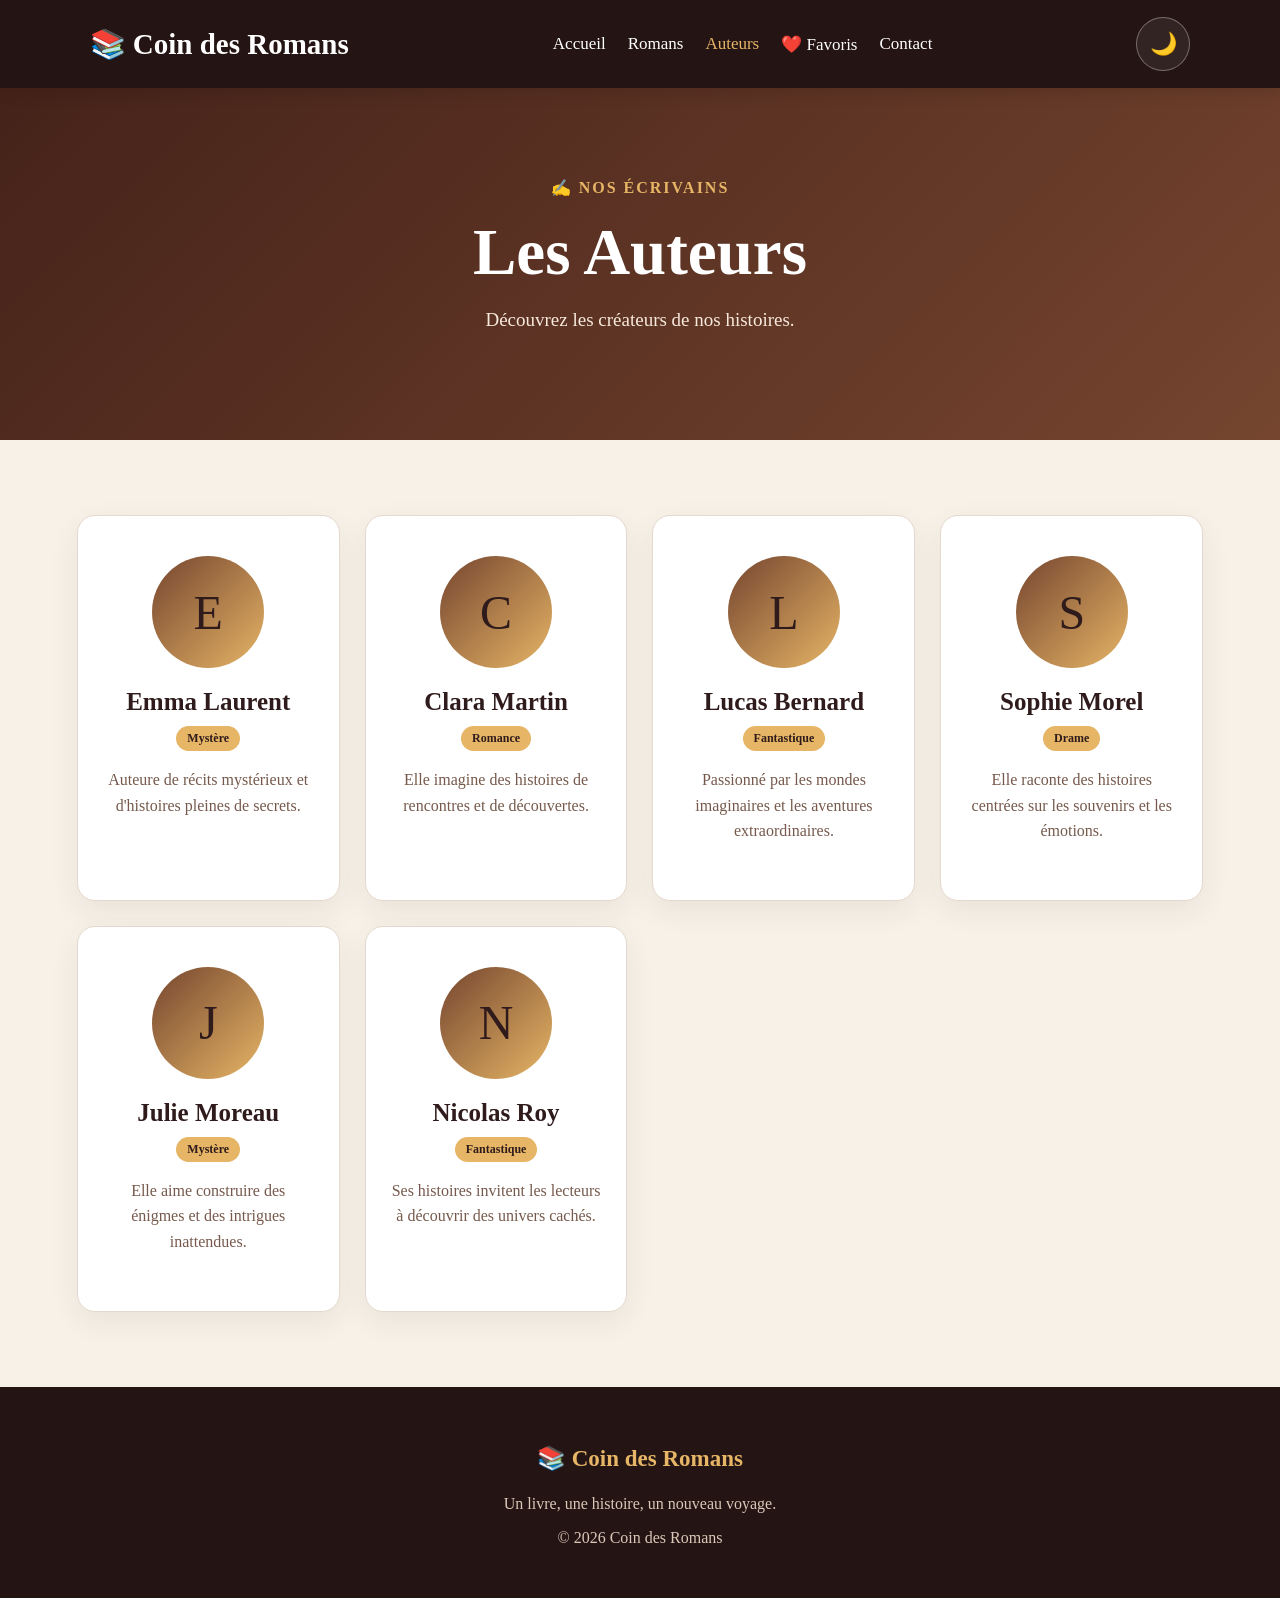
==== auteurs.html @ 6b118066 "Coin des Romans site" ====
<!DOCTYPE html>
<html lang="fr">
<head>
    <meta charset="UTF-8">
    <meta name="viewport" content="width=device-width, initial-scale=1.0">
    <title>Auteurs - Coin des Romans</title>
    <link rel="stylesheet" href="style.css">
</head>
<body>

<header class="navbar">
    <a class="logo" href="index.html">📚 Coin des Romans</a>
    <nav>
        <a href="index.html">Accueil</a>
        <a href="romans.html">Romans</a>
        <a href="auteurs.html" class="active">Auteurs</a>
        <a href="favoris.html">❤️ Favoris</a>
        <a href="contact.html">Contact</a>
    </nav>
    <button id="themeButton" class="theme-btn">🌙</button>
</header>

<section class="page-banner">
    <span>✍️ NOS ÉCRIVAINS</span>
    <h1>Les Auteurs</h1>
    <p>Découvrez les créateurs de nos histoires.</p>
</section>

<section class="section authors-section">
    <div class="author-grid">
        <article class="author-card"><div class="author-avatar">E</div><h3>Emma Laurent</h3><span>Mystère</span><p>Auteure de récits mystérieux et d'histoires pleines de secrets.</p></article>
        <article class="author-card"><div class="author-avatar">C</div><h3>Clara Martin</h3><span>Romance</span><p>Elle imagine des histoires de rencontres et de découvertes.</p></article>
        <article class="author-card"><div class="author-avatar">L</div><h3>Lucas Bernard</h3><span>Fantastique</span><p>Passionné par les mondes imaginaires et les aventures extraordinaires.</p></article>
        <article class="author-card"><div class="author-avatar">S</div><h3>Sophie Morel</h3><span>Drame</span><p>Elle raconte des histoires centrées sur les souvenirs et les émotions.</p></article>
        <article class="author-card"><div class="author-avatar">J</div><h3>Julie Moreau</h3><span>Mystère</span><p>Elle aime construire des énigmes et des intrigues inattendues.</p></article>
        <article class="author-card"><div class="author-avatar">N</div><h3>Nicolas Roy</h3><span>Fantastique</span><p>Ses histoires invitent les lecteurs à découvrir des univers cachés.</p></article>
    </div>
</section>

<footer><h3>📚 Coin des Romans</h3><p>Un livre, une histoire, un nouveau voyage.</p><p>© 2026 Coin des Romans</p></footer>
<script src="script.js"></script>
</body>
</html>
---- style.css ----
*{box-sizing:border-box}
html{scroll-behavior:smooth}
body{margin:0;font-family:Georgia,"Times New Roman",serif;background:#f7f1e8;color:#2f1b1b;transition:background .3s,color .3s}
a{color:inherit}
button,input,textarea{font:inherit}
.navbar{min-height:88px;background:#241414;color:#fff;display:flex;align-items:center;justify-content:space-between;padding:0 7%;gap:25px;position:sticky;top:0;z-index:50;box-shadow:0 3px 15px #0002}
.logo{text-decoration:none;font-size:29px;font-weight:bold;white-space:nowrap}
nav{display:flex;align-items:center;gap:22px;flex-wrap:wrap;justify-content:center}
nav a{text-decoration:none;color:#fff;font-size:17px}
nav a:hover,nav a.active{color:#e6b566}
.theme-btn{width:54px;height:54px;border-radius:50%;border:1px solid #ffffff55;background:#ffffff12;color:#fff;cursor:pointer;font-size:22px}
.hero{min-height:570px;padding:80px 9%;display:flex;align-items:center;justify-content:space-between;gap:60px;background:linear-gradient(135deg,#47231a,#74422e);color:#fff}
.hero-content{max-width:680px}.small-title,.section-title>span,.about>div>span,.page-banner>span{letter-spacing:2px;font-weight:bold;color:#e6b566}
.hero h1{font-size:64px;line-height:1.05;margin:15px 0}.hero h1 span{color:#e6b566}.hero p{font-size:19px;line-height:1.7;color:#f8e9da}
.hero-buttons{display:flex;gap:14px;flex-wrap:wrap;margin-top:28px}
.btn{display:inline-block;border:0;background:#e6b566;color:#2f1b1b;text-decoration:none;padding:14px 22px;border-radius:8px;font-weight:bold;cursor:pointer;transition:.25s}
.btn:hover{transform:translateY(-2px);filter:brightness(1.05)}
.btn.secondary{background:transparent;color:#fff;border:1px solid #fff8}
.hero-book{display:flex;justify-content:center;min-width:300px}.book-cover{width:245px;height:330px;border-radius:5px 14px 14px 5px;background:linear-gradient(145deg,#e6b566,#9b6130);box-shadow:22px 22px 0 #2b1713aa,0 20px 45px #0005;padding:40px 25px;text-align:center;color:#29140e;transform:rotate(3deg)}
.book-cover span{font-size:70px}.book-cover h2{font-size:29px;line-height:1.3}
.section{width:min(1180px,88%);margin:0 auto;padding:75px 0}.section-title{text-align:center;margin-bottom:42px}.section-title h2{font-size:38px;margin:10px 0}.section-title p{font-size:17px;color:#76594c}
.roman-grid,.author-grid,.category-grid{display:grid;grid-template-columns:repeat(auto-fit,minmax(245px,1fr));gap:25px}
.roman-card,.author-card{background:#fff;border:1px solid #e4d9cc;border-radius:18px;overflow:hidden;box-shadow:0 10px 30px #3d2b1f12;transition:.25s}
.roman-card:hover,.author-card:hover{transform:translateY(-5px);box-shadow:0 15px 35px #3d2b1f22}
.roman-cover{height:190px;display:flex;align-items:center;justify-content:center;font-size:75px;background:#ead9c6}.cover-1{background:linear-gradient(135deg,#b98b68,#e6c6a5)}.cover-2{background:linear-gradient(135deg,#e7a56e,#f4d5aa)}.cover-3{background:linear-gradient(135deg,#8770a0,#cdb8df)}.cover-4{background:linear-gradient(135deg,#4a414e,#9a879e)}.cover-5{background:linear-gradient(135deg,#8c6b55,#d4b69c)}.cover-6{background:linear-gradient(135deg,#27365e,#6c7db4)}
.roman-info{padding:22px}.genre,.author-card>span{display:inline-block;background:#e6b566;color:#2f1b1b;border-radius:20px;padding:5px 11px;font-size:12px;font-weight:bold}.roman-info h3{margin:12px 0 6px;font-size:22px}.roman-info p{color:#76594c}.read-more,.favorite-btn{border:0;cursor:pointer;border-radius:7px;padding:9px 12px}.read-more{background:#4b2e2e;color:#fff}.favorite-btn{background:#f5e8da;color:#8b2f2f;font-size:20px;margin-right:7px}.favorite-btn.active{background:#ffe0e0}
.categories{padding:70px 7%;background:#efe4d5}.category-grid{max-width:1100px;margin:auto}.category-card{background:#fff;padding:28px;border-radius:14px;text-align:center;text-decoration:none;box-shadow:0 8px 22px #3d2b1f12}.category-card h3{margin:12px 0 0}
.stats{display:grid;grid-template-columns:repeat(4,1fr);background:#4b2e2e;color:#fff;text-align:center}.stats div{padding:35px 15px;border-right:1px solid #ffffff22}.stats strong{display:block;font-size:35px;color:#e6b566}.stats span{font-size:15px}
.about{padding:85px 9%;background:#fff}.about>div{max-width:800px}.about h2{font-size:38px}.about p{font-size:18px;line-height:1.8;color:#654d42}
.page-banner{text-align:center;padding:90px 20px;background:linear-gradient(135deg,#452219,#75452f);color:#fff}.page-banner h1{font-size:65px;margin:18px 0}.page-banner p{font-size:19px;color:#f7e9db}
.search-box{max-width:750px;margin:0 auto 25px;background:#fff;border:1px solid #dccfc1;border-radius:10px;padding:14px 18px;font-size:20px}.search-box input{border:0;outline:0;width:90%;font-size:17px;background:transparent}
.filters{display:flex;justify-content:center;gap:10px;flex-wrap:wrap;margin-bottom:35px}.filter-btn{border:1px solid #d1b99e;background:#fff;color:#4b2e2e;padding:10px 17px;border-radius:20px;cursor:pointer}.filter-btn.active{background:#4b2e2e;color:#fff}
.authors-section{background:#f7f1e8}.author-card{text-align:center;padding:40px 25px}.author-avatar{width:112px;height:112px;margin:0 auto 20px;border-radius:50%;display:flex;align-items:center;justify-content:center;background:linear-gradient(135deg,#75452f,#e6b566);font-size:48px;color:#2f1b1b}.author-card h3{font-size:25px;margin:10px 0}.author-card p{line-height:1.6;color:#76594c}
.contact-section{display:grid;grid-template-columns:1fr 1fr;gap:60px;align-items:start}.contact-intro h2{font-size:38px}.contact-intro>p{font-size:18px;line-height:1.8;color:#654d42}.contact-details p{line-height:1.8;font-size:17px}.contact-form{background:#fff;padding:30px;border-radius:18px;box-shadow:0 10px 30px #3d2b1f12}.contact-form label{display:block;margin:0 0 7px;font-weight:bold}.contact-form input,.contact-form textarea{width:100%;padding:13px;margin-bottom:18px;border:1px solid #d8cabc;border-radius:8px;outline:0;background:#fff}.contact-form input:focus,.contact-form textarea:focus{border-color:#a36b43}.contact-form .btn{width:100%}
.empty-message{text-align:center;padding:40px;font-size:18px;color:#76594c}.empty-message a{color:#8b5b37;font-weight:bold}
footer{background:#241414;color:#fff;text-align:center;padding:35px 20px}footer h3{font-size:23px;color:#e6b566}footer p{color:#dbc8b8}
.modal{position:fixed;inset:0;background:#0009;display:none;align-items:center;justify-content:center;padding:20px;z-index:100}.modal.show{display:flex}.modal-content{max-width:600px;width:100%;background:#fff;border-radius:18px;padding:35px;position:relative;box-shadow:0 20px 70px #0007}.modal-content h2{color:#4b2e2e}.close-modal{position:absolute;right:14px;top:10px;border:0;background:transparent;font-size:34px;cursor:pointer}
body.dark{background:#1d1513;color:#f7eee6}body.dark .section-title p,body.dark .roman-info p,body.dark .author-card p,body.dark .about p,body.dark .empty-message{color:#cdbdb0}body.dark .roman-card,body.dark .author-card,body.dark .contact-form,body.dark .modal-content,body.dark .search-box,body.dark .filter-btn,body.dark .category-card{background:#2b201d;color:#f7eee6;border-color:#493a34}body.dark .categories,body.dark .about{background:#251b18}body.dark .contact-form input,body.dark .contact-form textarea{background:#201715;color:#fff;border-color:#59463d}body.dark .favorite-btn{background:#493431;color:#ffb2b2}body.dark .page-banner{background:linear-gradient(135deg,#2b1712,#543022)}
@media(max-width:900px){.navbar{padding:15px 5%;flex-wrap:wrap;justify-content:center}.logo{width:100%;text-align:center}.hero{flex-direction:column;text-align:center;padding:60px 7%}.hero h1{font-size:47px}.hero-buttons{justify-content:center}.page-banner h1{font-size:47px}.contact-section{grid-template-columns:1fr}.stats{grid-template-columns:repeat(2,1fr)}}
@media(max-width:600px){nav{gap:10px}nav a{font-size:14px}.hero-book{min-width:0}.book-cover{width:205px;height:275px}.stats{grid-template-columns:1fr}.section{width:92%}}
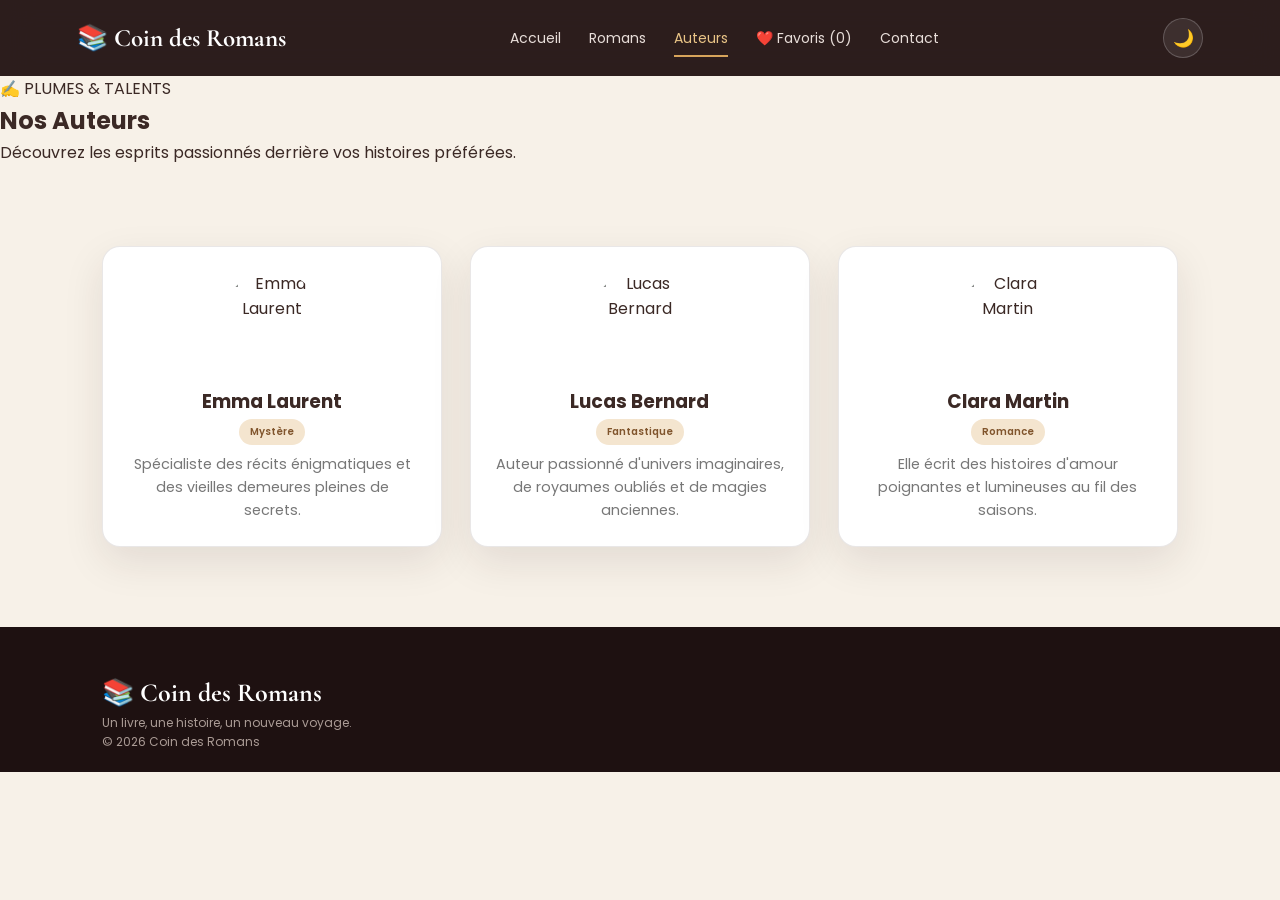
==== commit 03851245: "Mise a jour du site" ====
--- a/auteurs.html
+++ b/auteurs.html
@@ -14,30 +14,55 @@
         <a href="index.html">Accueil</a>
         <a href="romans.html">Romans</a>
         <a href="auteurs.html" class="active">Auteurs</a>
-        <a href="favoris.html">❤️ Favoris</a>
+        <a href="favoris.html">❤️ Favoris (<span id="favoriteCount">0</span>)</a>
         <a href="contact.html">Contact</a>
     </nav>
     <button id="themeButton" class="theme-btn">🌙</button>
 </header>
 
 <section class="page-banner">
-    <span>✍️ NOS ÉCRIVAINS</span>
-    <h1>Les Auteurs</h1>
-    <p>Découvrez les créateurs de nos histoires.</p>
+    <span>✍️ PLUMES & TALENTS</span>
+    <h1>Nos Auteurs</h1>
+    <p>Découvrez les esprits passionnés derrière vos histoires préférées.</p>
 </section>
 
-<section class="section authors-section">
-    <div class="author-grid">
-        <article class="author-card"><div class="author-avatar">E</div><h3>Emma Laurent</h3><span>Mystère</span><p>Auteure de récits mystérieux et d'histoires pleines de secrets.</p></article>
-        <article class="author-card"><div class="author-avatar">C</div><h3>Clara Martin</h3><span>Romance</span><p>Elle imagine des histoires de rencontres et de découvertes.</p></article>
-        <article class="author-card"><div class="author-avatar">L</div><h3>Lucas Bernard</h3><span>Fantastique</span><p>Passionné par les mondes imaginaires et les aventures extraordinaires.</p></article>
-        <article class="author-card"><div class="author-avatar">S</div><h3>Sophie Morel</h3><span>Drame</span><p>Elle raconte des histoires centrées sur les souvenirs et les émotions.</p></article>
-        <article class="author-card"><div class="author-avatar">J</div><h3>Julie Moreau</h3><span>Mystère</span><p>Elle aime construire des énigmes et des intrigues inattendues.</p></article>
-        <article class="author-card"><div class="author-avatar">N</div><h3>Nicolas Roy</h3><span>Fantastique</span><p>Ses histoires invitent les lecteurs à découvrir des univers cachés.</p></article>
+<section class="section">
+    <div class="roman-grid">
+        <article class="roman-card" style="text-align: center; padding: 1.5rem;">
+            <div style="width: 100px; height: 100px; margin: 0 auto 1rem; border-radius: 50%; overflow: hidden;">
+                <img src="https://images.unsplash.com/photo-1534528741775-53994a69daeb?q=80&w=400&auto=format&fit=crop" alt="Emma Laurent" style="width:100%; height:100%; object-fit:cover;">
+            </div>
+            <h3>Emma Laurent</h3>
+            <span class="genre">Mystère</span>
+            <p style="font-size:0.9rem; margin-top:0.5rem; color:var(--text-muted,#777);">Spécialiste des récits énigmatiques et des vieilles demeures pleines de secrets.</p>
+        </article>
+
+        <article class="roman-card" style="text-align: center; padding: 1.5rem;">
+            <div style="width: 100px; height: 100px; margin: 0 auto 1rem; border-radius: 50%; overflow: hidden;">
+                <img src="https://images.unsplash.com/photo-1507003211169-0a1dd7228f2d?q=80&w=400&auto=format&fit=crop" alt="Lucas Bernard" style="width:100%; height:100%; object-fit:cover;">
+            </div>
+            <h3>Lucas Bernard</h3>
+            <span class="genre">Fantastique</span>
+            <p style="font-size:0.9rem; margin-top:0.5rem; color:var(--text-muted,#777);">Auteur passionné d'univers imaginaires, de royaumes oubliés et de magies anciennes.</p>
+        </article>
+
+        <article class="roman-card" style="text-align: center; padding: 1.5rem;">
+            <div style="width: 100px; height: 100px; margin: 0 auto 1rem; border-radius: 50%; overflow: hidden;">
+                <img src="https://images.unsplash.com/photo-1517841905240-472988babdf9?q=80&w=400&auto=format&fit=crop" alt="Clara Martin" style="width:100%; height:100%; object-fit:cover;">
+            </div>
+            <h3>Clara Martin</h3>
+            <span class="genre">Romance</span>
+            <p style="font-size:0.9rem; margin-top:0.5rem; color:var(--text-muted,#777);">Elle écrit des histoires d'amour poignantes et lumineuses au fil des saisons.</p>
+        </article>
     </div>
 </section>
 
-<footer><h3>📚 Coin des Romans</h3><p>Un livre, une histoire, un nouveau voyage.</p><p>© 2026 Coin des Romans</p></footer>
+<footer>
+    <h3>📚 Coin des Romans</h3>
+    <p>Un livre, une histoire, un nouveau voyage.</p>
+    <p>© 2026 Coin des Romans</p>
+</footer>
+
 <script src="script.js"></script>
 </body>
 </html>
--- a/style.css
+++ b/style.css
@@ -1,40 +1,1035 @@
-*{box-sizing:border-box}
-html{scroll-behavior:smooth}
-body{margin:0;font-family:Georgia,"Times New Roman",serif;background:#f7f1e8;color:#2f1b1b;transition:background .3s,color .3s}
-a{color:inherit}
-button,input,textarea{font:inherit}
-.navbar{min-height:88px;background:#241414;color:#fff;display:flex;align-items:center;justify-content:space-between;padding:0 7%;gap:25px;position:sticky;top:0;z-index:50;box-shadow:0 3px 15px #0002}
-.logo{text-decoration:none;font-size:29px;font-weight:bold;white-space:nowrap}
-nav{display:flex;align-items:center;gap:22px;flex-wrap:wrap;justify-content:center}
-nav a{text-decoration:none;color:#fff;font-size:17px}
-nav a:hover,nav a.active{color:#e6b566}
-.theme-btn{width:54px;height:54px;border-radius:50%;border:1px solid #ffffff55;background:#ffffff12;color:#fff;cursor:pointer;font-size:22px}
-.hero{min-height:570px;padding:80px 9%;display:flex;align-items:center;justify-content:space-between;gap:60px;background:linear-gradient(135deg,#47231a,#74422e);color:#fff}
-.hero-content{max-width:680px}.small-title,.section-title>span,.about>div>span,.page-banner>span{letter-spacing:2px;font-weight:bold;color:#e6b566}
-.hero h1{font-size:64px;line-height:1.05;margin:15px 0}.hero h1 span{color:#e6b566}.hero p{font-size:19px;line-height:1.7;color:#f8e9da}
-.hero-buttons{display:flex;gap:14px;flex-wrap:wrap;margin-top:28px}
-.btn{display:inline-block;border:0;background:#e6b566;color:#2f1b1b;text-decoration:none;padding:14px 22px;border-radius:8px;font-weight:bold;cursor:pointer;transition:.25s}
-.btn:hover{transform:translateY(-2px);filter:brightness(1.05)}
-.btn.secondary{background:transparent;color:#fff;border:1px solid #fff8}
-.hero-book{display:flex;justify-content:center;min-width:300px}.book-cover{width:245px;height:330px;border-radius:5px 14px 14px 5px;background:linear-gradient(145deg,#e6b566,#9b6130);box-shadow:22px 22px 0 #2b1713aa,0 20px 45px #0005;padding:40px 25px;text-align:center;color:#29140e;transform:rotate(3deg)}
-.book-cover span{font-size:70px}.book-cover h2{font-size:29px;line-height:1.3}
-.section{width:min(1180px,88%);margin:0 auto;padding:75px 0}.section-title{text-align:center;margin-bottom:42px}.section-title h2{font-size:38px;margin:10px 0}.section-title p{font-size:17px;color:#76594c}
-.roman-grid,.author-grid,.category-grid{display:grid;grid-template-columns:repeat(auto-fit,minmax(245px,1fr));gap:25px}
-.roman-card,.author-card{background:#fff;border:1px solid #e4d9cc;border-radius:18px;overflow:hidden;box-shadow:0 10px 30px #3d2b1f12;transition:.25s}
-.roman-card:hover,.author-card:hover{transform:translateY(-5px);box-shadow:0 15px 35px #3d2b1f22}
-.roman-cover{height:190px;display:flex;align-items:center;justify-content:center;font-size:75px;background:#ead9c6}.cover-1{background:linear-gradient(135deg,#b98b68,#e6c6a5)}.cover-2{background:linear-gradient(135deg,#e7a56e,#f4d5aa)}.cover-3{background:linear-gradient(135deg,#8770a0,#cdb8df)}.cover-4{background:linear-gradient(135deg,#4a414e,#9a879e)}.cover-5{background:linear-gradient(135deg,#8c6b55,#d4b69c)}.cover-6{background:linear-gradient(135deg,#27365e,#6c7db4)}
-.roman-info{padding:22px}.genre,.author-card>span{display:inline-block;background:#e6b566;color:#2f1b1b;border-radius:20px;padding:5px 11px;font-size:12px;font-weight:bold}.roman-info h3{margin:12px 0 6px;font-size:22px}.roman-info p{color:#76594c}.read-more,.favorite-btn{border:0;cursor:pointer;border-radius:7px;padding:9px 12px}.read-more{background:#4b2e2e;color:#fff}.favorite-btn{background:#f5e8da;color:#8b2f2f;font-size:20px;margin-right:7px}.favorite-btn.active{background:#ffe0e0}
-.categories{padding:70px 7%;background:#efe4d5}.category-grid{max-width:1100px;margin:auto}.category-card{background:#fff;padding:28px;border-radius:14px;text-align:center;text-decoration:none;box-shadow:0 8px 22px #3d2b1f12}.category-card h3{margin:12px 0 0}
-.stats{display:grid;grid-template-columns:repeat(4,1fr);background:#4b2e2e;color:#fff;text-align:center}.stats div{padding:35px 15px;border-right:1px solid #ffffff22}.stats strong{display:block;font-size:35px;color:#e6b566}.stats span{font-size:15px}
-.about{padding:85px 9%;background:#fff}.about>div{max-width:800px}.about h2{font-size:38px}.about p{font-size:18px;line-height:1.8;color:#654d42}
-.page-banner{text-align:center;padding:90px 20px;background:linear-gradient(135deg,#452219,#75452f);color:#fff}.page-banner h1{font-size:65px;margin:18px 0}.page-banner p{font-size:19px;color:#f7e9db}
-.search-box{max-width:750px;margin:0 auto 25px;background:#fff;border:1px solid #dccfc1;border-radius:10px;padding:14px 18px;font-size:20px}.search-box input{border:0;outline:0;width:90%;font-size:17px;background:transparent}
-.filters{display:flex;justify-content:center;gap:10px;flex-wrap:wrap;margin-bottom:35px}.filter-btn{border:1px solid #d1b99e;background:#fff;color:#4b2e2e;padding:10px 17px;border-radius:20px;cursor:pointer}.filter-btn.active{background:#4b2e2e;color:#fff}
-.authors-section{background:#f7f1e8}.author-card{text-align:center;padding:40px 25px}.author-avatar{width:112px;height:112px;margin:0 auto 20px;border-radius:50%;display:flex;align-items:center;justify-content:center;background:linear-gradient(135deg,#75452f,#e6b566);font-size:48px;color:#2f1b1b}.author-card h3{font-size:25px;margin:10px 0}.author-card p{line-height:1.6;color:#76594c}
-.contact-section{display:grid;grid-template-columns:1fr 1fr;gap:60px;align-items:start}.contact-intro h2{font-size:38px}.contact-intro>p{font-size:18px;line-height:1.8;color:#654d42}.contact-details p{line-height:1.8;font-size:17px}.contact-form{background:#fff;padding:30px;border-radius:18px;box-shadow:0 10px 30px #3d2b1f12}.contact-form label{display:block;margin:0 0 7px;font-weight:bold}.contact-form input,.contact-form textarea{width:100%;padding:13px;margin-bottom:18px;border:1px solid #d8cabc;border-radius:8px;outline:0;background:#fff}.contact-form input:focus,.contact-form textarea:focus{border-color:#a36b43}.contact-form .btn{width:100%}
-.empty-message{text-align:center;padding:40px;font-size:18px;color:#76594c}.empty-message a{color:#8b5b37;font-weight:bold}
-footer{background:#241414;color:#fff;text-align:center;padding:35px 20px}footer h3{font-size:23px;color:#e6b566}footer p{color:#dbc8b8}
-.modal{position:fixed;inset:0;background:#0009;display:none;align-items:center;justify-content:center;padding:20px;z-index:100}.modal.show{display:flex}.modal-content{max-width:600px;width:100%;background:#fff;border-radius:18px;padding:35px;position:relative;box-shadow:0 20px 70px #0007}.modal-content h2{color:#4b2e2e}.close-modal{position:absolute;right:14px;top:10px;border:0;background:transparent;font-size:34px;cursor:pointer}
-body.dark{background:#1d1513;color:#f7eee6}body.dark .section-title p,body.dark .roman-info p,body.dark .author-card p,body.dark .about p,body.dark .empty-message{color:#cdbdb0}body.dark .roman-card,body.dark .author-card,body.dark .contact-form,body.dark .modal-content,body.dark .search-box,body.dark .filter-btn,body.dark .category-card{background:#2b201d;color:#f7eee6;border-color:#493a34}body.dark .categories,body.dark .about{background:#251b18}body.dark .contact-form input,body.dark .contact-form textarea{background:#201715;color:#fff;border-color:#59463d}body.dark .favorite-btn{background:#493431;color:#ffb2b2}body.dark .page-banner{background:linear-gradient(135deg,#2b1712,#543022)}
-@media(max-width:900px){.navbar{padding:15px 5%;flex-wrap:wrap;justify-content:center}.logo{width:100%;text-align:center}.hero{flex-direction:column;text-align:center;padding:60px 7%}.hero h1{font-size:47px}.hero-buttons{justify-content:center}.page-banner h1{font-size:47px}.contact-section{grid-template-columns:1fr}.stats{grid-template-columns:repeat(2,1fr)}}
-@media(max-width:600px){nav{gap:10px}nav a{font-size:14px}.hero-book{min-width:0}.book-cover{width:205px;height:275px}.stats{grid-template-columns:1fr}.section{width:92%}}
+@import url('https://fonts.googleapis.com/css2?family=Cormorant+Garamond:wght@500;600;700&family=Poppins:wght@300;400;500;600&display=swap');
+
+:root {
+    --bg: #f7f1e8;
+    --bg2: #fffaf3;
+    --card: #ffffff;
+    --brown: #2f1b1b;
+    --brown2: #542f24;
+    --gold: #d7a45b;
+    --gold-light: #e9c486;
+    --text: #3b2925;
+    --muted: #806e67;
+    --border: rgba(47, 27, 27, 0.1);
+    --shadow: 0 15px 40px rgba(47, 27, 27, 0.10);
+}
+
+* {
+    margin: 0;
+    padding: 0;
+    box-sizing: border-box;
+}
+
+html {
+    scroll-behavior: smooth;
+}
+
+body {
+    font-family: 'Poppins', sans-serif;
+    background: var(--bg);
+    color: var(--text);
+    line-height: 1.6;
+    transition: background .3s, color .3s;
+}
+
+a {
+    text-decoration: none;
+    color: inherit;
+}
+
+button {
+    font-family: inherit;
+}
+
+
+/* ================= NAVBAR ================= */
+
+.navbar {
+    height: 76px;
+    padding: 0 6%;
+    display: flex;
+    align-items: center;
+    justify-content: space-between;
+    background: rgba(36, 20, 20, .96);
+    color: white;
+    position: sticky;
+    top: 0;
+    z-index: 1000;
+    backdrop-filter: blur(15px);
+}
+
+.logo {
+    font-family: 'Cormorant Garamond', serif;
+    font-size: 25px;
+    font-weight: 700;
+    display: flex;
+    align-items: center;
+    gap: 8px;
+}
+
+.navbar nav {
+    display: flex;
+    gap: 28px;
+}
+
+.navbar nav a {
+    position: relative;
+    font-size: 14px;
+    color: #e8ded9;
+    transition: .3s;
+}
+
+.navbar nav a:hover,
+.navbar nav a.active {
+    color: var(--gold-light);
+}
+
+.navbar nav a::after {
+    content: "";
+    position: absolute;
+    left: 0;
+    bottom: -8px;
+    width: 0;
+    height: 2px;
+    background: var(--gold);
+    transition: .3s;
+}
+
+.navbar nav a:hover::after,
+.navbar nav a.active::after {
+    width: 100%;
+}
+
+.theme-btn {
+    border: 1px solid rgba(255,255,255,.2);
+    background: rgba(255,255,255,.08);
+    color: white;
+    width: 40px;
+    height: 40px;
+    border-radius: 50%;
+    cursor: pointer;
+    font-size: 17px;
+    transition: .3s;
+}
+
+.theme-btn:hover {
+    transform: rotate(20deg) scale(1.08);
+}
+
+
+/* ================= HERO ================= */
+
+.hero {
+    min-height: 650px;
+    padding: 80px 9%;
+    display: flex;
+    align-items: center;
+    justify-content: space-between;
+    gap: 60px;
+    position: relative;
+    overflow: hidden;
+    color: white;
+
+    background:
+        radial-gradient(circle at 85% 30%, rgba(215,164,91,.22), transparent 25%),
+        linear-gradient(135deg, #281514, #633b2b 60%, #3b211b);
+}
+
+.hero::before {
+    content: "";
+    position: absolute;
+    width: 450px;
+    height: 450px;
+    border: 1px solid rgba(233,196,134,.15);
+    border-radius: 50%;
+    right: -160px;
+    top: -120px;
+}
+
+.hero-content {
+    max-width: 650px;
+    position: relative;
+    z-index: 2;
+    animation: fadeUp .8s ease;
+}
+
+.small-title {
+    color: var(--gold-light);
+    letter-spacing: 3px;
+    font-size: 12px;
+    font-weight: 600;
+}
+
+.hero h1 {
+    font-family: 'Cormorant Garamond', serif;
+    font-size: clamp(55px, 7vw, 90px);
+    line-height: .95;
+    margin: 18px 0 25px;
+}
+
+.hero h1 span {
+    color: var(--gold-light);
+}
+
+.hero-content > p {
+    max-width: 590px;
+    color: #dfd0c8;
+    font-size: 16px;
+}
+
+.hero-buttons {
+    display: flex;
+    gap: 14px;
+    margin-top: 35px;
+    flex-wrap: wrap;
+}
+
+.btn {
+    display: inline-block;
+    padding: 13px 23px;
+    border-radius: 30px;
+    background: var(--gold);
+    color: #2f1b1b;
+    font-weight: 600;
+    font-size: 13px;
+    transition: .3s;
+    border: none;
+    cursor: pointer;
+}
+
+.btn:hover {
+    transform: translateY(-3px);
+    box-shadow: 0 10px 25px rgba(215,164,91,.25);
+}
+
+.btn.secondary {
+    background: transparent;
+    color: white;
+    border: 1px solid rgba(255,255,255,.35);
+}
+
+
+/* ================= BOOK ================= */
+
+.hero-book {
+    width: 320px;
+    height: 390px;
+    position: relative;
+    display: flex;
+    justify-content: center;
+    align-items: center;
+}
+
+.book-cover {
+    width: 245px;
+    height: 350px;
+    padding: 40px 25px;
+    text-align: center;
+    display: flex;
+    flex-direction: column;
+    align-items: center;
+    justify-content: center;
+
+    border-radius: 5px 14px 14px 5px;
+
+    background:
+        linear-gradient(135deg, #8d5a3d, #4b281f);
+
+    box-shadow:
+        20px 25px 45px rgba(0,0,0,.4),
+        inset 8px 0 0 rgba(255,255,255,.05);
+
+    transform: rotate(5deg);
+    transition: .5s;
+}
+
+.book-cover:hover {
+    transform: rotate(1deg) translateY(-10px);
+}
+
+.book-cover > span {
+    font-size: 50px;
+}
+
+.book-cover small {
+    color: var(--gold-light);
+    letter-spacing: 2px;
+    margin-top: 20px;
+    font-size: 9px;
+}
+
+.book-cover h2 {
+    font-family: 'Cormorant Garamond', serif;
+    font-size: 31px;
+    margin: 18px 0;
+    line-height: 1;
+}
+
+.book-cover p {
+    font-size: 10px;
+    color: #dfc9bc;
+}
+
+.book-line {
+    width: 55px;
+    height: 1px;
+    background: var(--gold);
+}
+
+.floating-star {
+    position: absolute;
+    color: var(--gold-light);
+    font-size: 30px;
+    animation: float 3s ease-in-out infinite;
+}
+
+.star1 {
+    top: 25px;
+    right: 10px;
+}
+
+.star2 {
+    bottom: 35px;
+    left: 5px;
+    animation-delay: 1s;
+}
+
+
+/* ================= ROMAN DU JOUR ================= */
+
+.roman-du-jour {
+    max-width: 1100px;
+    margin: 75px auto 40px;
+    padding: 48px 55px;
+    border-radius: 25px;
+
+    background:
+        radial-gradient(circle at 85% 30%, rgba(215,164,91,.2), transparent 25%),
+        linear-gradient(135deg, #3b2118, #75452f);
+
+    color: white;
+
+    display: flex;
+    align-items: center;
+    justify-content: space-between;
+    gap: 30px;
+
+    box-shadow: var(--shadow);
+    overflow: hidden;
+}
+
+.roman-jour-content {
+    max-width: 700px;
+}
+
+.roman-jour-content > span {
+    color: var(--gold-light);
+    font-size: 11px;
+    letter-spacing: 2px;
+    font-weight: 600;
+}
+
+.roman-jour-content h2 {
+    font-family: 'Cormorant Garamond', serif;
+    font-size: 42px;
+    margin: 10px 0;
+}
+
+.roman-jour-content p {
+    color: #e9dbd2;
+    max-width: 650px;
+    margin-bottom: 25px;
+}
+
+.roman-jour-icon {
+    font-size: 105px;
+    transform: rotate(-8deg);
+    opacity: .9;
+}
+
+
+/* ================= SECTIONS ================= */
+
+.section {
+    padding: 80px 8%;
+}
+
+.section-title {
+    text-align: center;
+    margin-bottom: 45px;
+}
+
+.section-title > span {
+    color: var(--gold);
+    font-size: 11px;
+    letter-spacing: 3px;
+    font-weight: 600;
+}
+
+.section-title h2 {
+    font-family: 'Cormorant Garamond', serif;
+    font-size: 46px;
+    color: var(--brown);
+    margin: 7px 0;
+}
+
+.section-title p {
+    color: var(--muted);
+    font-size: 14px;
+}
+
+
+/* ================= ROMAN CARDS ================= */
+
+.roman-grid {
+    max-width: 1150px;
+    margin: auto;
+    display: grid;
+    grid-template-columns: repeat(3, 1fr);
+    gap: 28px;
+}
+
+.roman-card {
+    background: var(--card);
+    border-radius: 18px;
+    overflow: hidden;
+    box-shadow: var(--shadow);
+    border: 1px solid var(--border);
+    transition: .35s;
+}
+
+.roman-card:hover {
+    transform: translateY(-9px);
+    box-shadow: 0 25px 50px rgba(47,27,27,.15);
+}
+
+.roman-cover {
+    height: 240px;
+    display: flex;
+    align-items: center;
+    justify-content: center;
+    font-size: 75px;
+    position: relative;
+    overflow: hidden;
+}
+
+.roman-cover {
+    height: 320px;
+    width: 100%;
+    position: relative;
+    overflow: hidden;
+    background: #1e1111;
+}
+
+.book-img {
+    width: 100%;
+    height: 100%;
+    object-fit: cover;
+    object-position: center;
+    transition: transform 0.4s ease;
+}
+
+.roman-card:hover .book-img {
+    transform: scale(1.05);
+}
+
+.favorite-btn {
+    position: absolute;
+    top: 12px;
+    right: 12px;
+    z-index: 10;
+    background: rgba(0, 0, 0, 0.4);
+    backdrop-filter: blur(5px);
+    border: 1px solid rgba(255, 255, 255, 0.2);
+    color: #fff;
+    width: 36px;
+    height: 36px;
+    border-radius: 50%;
+    cursor: pointer;
+    display: flex;
+    align-items: center;
+    justify-content: center;
+    font-size: 16px;
+    transition: 0.3s;
+}
+
+.favorite-btn:hover,
+.favorite-btn.active {
+    background: var(--gold);
+    color: #2f1b1b;
+    border-color: var(--gold);
+}
+.roman-info {
+    padding: 24px;
+}
+
+.genre {
+    display: inline-block;
+    color: #80552d;
+    background: #f4e5cf;
+    padding: 5px 11px;
+    border-radius: 20px;
+    font-size: 10px;
+    font-weight: 600;
+}
+
+.roman-info h3 {
+    font-family: 'Cormorant Garamond', serif;
+    font-size: 27px;
+    margin: 13px 0 3px;
+    color: var(--brown);
+}
+
+.roman-info > p {
+    color: var(--muted);
+    font-size: 12px;
+}
+
+.read-more {
+    margin-top: 18px;
+    border: none;
+    background: none;
+    color: #9b6c38;
+    font-weight: 600;
+    cursor: pointer;
+    font-size: 12px;
+}
+
+.read-more:hover {
+    color: var(--brown);
+}
+
+
+/* ================= BUTTON CENTRE ================= */
+
+.center-button {
+    text-align: center;
+    margin-top: 40px;
+}
+
+.outline-btn {
+    display: inline-block;
+    padding: 12px 22px;
+    border: 1px solid var(--brown);
+    border-radius: 30px;
+    color: var(--brown);
+    font-size: 13px;
+    font-weight: 600;
+    transition: .3s;
+}
+
+.outline-btn:hover {
+    background: var(--brown);
+    color: white;
+    transform: translateY(-2px);
+}
+
+
+/* ================= CATEGORIES ================= */
+
+.categories {
+    padding: 85px 8%;
+    background: var(--bg2);
+}
+
+.category-grid {
+    max-width: 1100px;
+    margin: auto;
+    display: grid;
+    grid-template-columns: repeat(4, 1fr);
+    gap: 20px;
+}
+
+.category-card {
+    padding: 35px 20px;
+    background: var(--card);
+    border: 1px solid var(--border);
+    border-radius: 18px;
+    text-align: center;
+    transition: .3s;
+}
+
+.category-card:hover {
+    transform: translateY(-7px);
+    background: var(--brown);
+    color: white;
+}
+
+.category-icon {
+    font-size: 38px;
+    margin-bottom: 15px;
+}
+
+.category-card h3 {
+    font-family: 'Cormorant Garamond', serif;
+    font-size: 25px;
+}
+
+.category-card p {
+    color: var(--muted);
+    font-size: 11px;
+    margin-top: 5px;
+}
+
+.category-card:hover p {
+    color: #d8cbc4;
+}
+
+
+/* ================= STATS ================= */
+
+.stats {
+    max-width: 1100px;
+    margin: 70px auto;
+    padding: 35px;
+    display: grid;
+    grid-template-columns: repeat(4, 1fr);
+    gap: 20px;
+    text-align: center;
+}
+
+.stats div {
+    padding: 15px;
+    border-right: 1px solid var(--border);
+}
+
+.stats div:last-child {
+    border-right: none;
+}
+
+.stats strong {
+    display: block;
+    font-family: 'Cormorant Garamond', serif;
+    font-size: 45px;
+    color: var(--gold);
+}
+
+.stats span {
+    font-size: 11px;
+    color: var(--muted);
+    text-transform: uppercase;
+    letter-spacing: 1px;
+}
+
+
+/* ================= ABOUT ================= */
+
+.about {
+    margin: 30px 7% 90px;
+    padding: 70px;
+    border-radius: 25px;
+    background: var(--brown);
+    color: white;
+
+    display: flex;
+    justify-content: space-between;
+    align-items: center;
+    gap: 50px;
+
+    overflow: hidden;
+}
+
+.about-content {
+    max-width: 650px;
+}
+
+.about-content > span {
+    color: var(--gold-light);
+    font-size: 11px;
+    letter-spacing: 3px;
+}
+
+.about h2 {
+    font-family: 'Cormorant Garamond', serif;
+    font-size: 50px;
+    line-height: 1;
+    margin: 15px 0 20px;
+}
+
+.about p {
+    color: #d9ccc6;
+    margin-bottom: 28px;
+}
+
+.about-decoration {
+    min-width: 250px;
+    text-align: center;
+    border-left: 1px solid rgba(255,255,255,.2);
+    padding-left: 40px;
+}
+
+.about-decoration span {
+    font-family: Georgia, serif;
+    font-size: 100px;
+    color: var(--gold);
+    line-height: .5;
+}
+
+.about-decoration p {
+    font-family: 'Cormorant Garamond', serif;
+    font-size: 25px;
+    color: white;
+}
+
+
+/* ================= FOOTER ================= */
+
+footer {
+    background: #1e1111;
+    color: white;
+    padding: 45px 8% 20px;
+}
+
+.footer-content {
+    display: flex;
+    justify-content: space-between;
+    gap: 30px;
+}
+
+footer h3 {
+    font-family: 'Cormorant Garamond', serif;
+    font-size: 26px;
+}
+
+footer p {
+    color: #aa9b95;
+    font-size: 12px;
+}
+
+.footer-links {
+    display: flex;
+    gap: 25px;
+    align-items: center;
+}
+
+.footer-links a {
+    color: #c8bbb5;
+    font-size: 12px;
+}
+
+.footer-links a:hover {
+    color: var(--gold-light);
+}
+
+.footer-bottom {
+    margin-top: 35px;
+    padding-top: 18px;
+    border-top: 1px solid rgba(255,255,255,.08);
+    text-align: center;
+    color: #756965;
+    font-size: 10px;
+}
+
+
+/* ================= MODAL ================= */
+
+.modal {
+    position: fixed;
+    inset: 0;
+    background: rgba(20,10,10,.72);
+    backdrop-filter: blur(8px);
+    display: none;
+    align-items: center;
+    justify-content: center;
+    padding: 20px;
+    z-index: 2000;
+}
+
+.modal.show {
+    display: flex;
+}
+
+.modal-content {
+    max-width: 550px;
+    width: 100%;
+    background: var(--card);
+    border-radius: 22px;
+    padding: 45px;
+    position: relative;
+    box-shadow: 0 30px 80px rgba(0,0,0,.3);
+    animation: modalIn .3s ease;
+}
+
+.modal-content > span {
+    color: var(--gold);
+    font-size: 10px;
+    letter-spacing: 2px;
+}
+
+.modal-content h2 {
+    font-family: 'Cormorant Garamond', serif;
+    font-size: 40px;
+    color: var(--brown);
+    margin: 10px 0 3px;
+}
+
+.modal-author {
+    color: var(--gold);
+    font-size: 12px;
+    margin-bottom: 20px;
+}
+
+.modal-content p:last-child {
+    color: var(--muted);
+    font-size: 14px;
+}
+
+.close-modal {
+    position: absolute;
+    top: 15px;
+    right: 18px;
+    border: none;
+    background: #f2e8df;
+    width: 35px;
+    height: 35px;
+    border-radius: 50%;
+    cursor: pointer;
+    font-size: 20px;
+}
+
+
+/* ================= DARK MODE ================= */
+
+body.dark {
+    --bg: #171010;
+    --bg2: #211616;
+    --card: #291b1b;
+    --brown: #f5e9df;
+    --brown2: #d6b48a;
+    --text: #eee2dc;
+    --muted: #b8a7a0;
+    --border: rgba(255,255,255,.08);
+    --shadow: 0 15px 40px rgba(0,0,0,.3);
+}
+
+body.dark .navbar {
+    background: #120b0b;
+}
+
+body.dark .section-title h2,
+body.dark .roman-info h3 {
+    color: #f5e9df;
+}
+
+body.dark .categories {
+    background: #211616;
+}
+
+body.dark .category-card:hover {
+    background: #3b2522;
+}
+
+body.dark .outline-btn {
+    color: #e8d6c8;
+    border-color: #e8d6c8;
+}
+
+body.dark .outline-btn:hover {
+    background: #e8d6c8;
+    color: #241414;
+}
+
+body.dark .close-modal {
+    background: #3b2929;
+    color: white;
+}
+
+
+/* ================= ANIMATIONS ================= */
+
+@keyframes fadeUp {
+    from {
+        opacity: 0;
+        transform: translateY(25px);
+    }
+
+    to {
+        opacity: 1;
+        transform: translateY(0);
+    }
+}
+
+@keyframes float {
+    0%, 100% {
+        transform: translateY(0);
+    }
+
+    50% {
+        transform: translateY(-12px);
+    }
+}
+
+@keyframes modalIn {
+    from {
+        opacity: 0;
+        transform: translateY(20px) scale(.97);
+    }
+
+    to {
+        opacity: 1;
+        transform: translateY(0) scale(1);
+    }
+}
+
+
+/* ================= RESPONSIVE ================= */
+
+@media (max-width: 900px) {
+
+    .navbar {
+        padding: 0 4%;
+    }
+
+    .navbar nav {
+        gap: 14px;
+    }
+
+    .hero {
+        padding: 70px 6%;
+    }
+
+    .hero-book {
+        width: 260px;
+    }
+
+    .roman-grid {
+        grid-template-columns: repeat(2, 1fr);
+    }
+
+    .category-grid {
+        grid-template-columns: repeat(2, 1fr);
+    }
+
+    .about {
+        padding: 50px;
+    }
+}
+
+
+@media (max-width: 650px) {
+
+    .navbar {
+        height: auto;
+        min-height: 70px;
+        padding: 15px 20px;
+        flex-wrap: wrap;
+        gap: 12px;
+    }
+
+    .logo {
+        font-size: 21px;
+    }
+
+    .navbar nav {
+        order: 3;
+        width: 100%;
+        justify-content: center;
+        gap: 15px;
+        flex-wrap: wrap;
+    }
+
+    .navbar nav a {
+        font-size: 11px;
+    }
+
+    .hero {
+        min-height: auto;
+        padding: 65px 25px;
+        text-align: center;
+        flex-direction: column;
+    }
+
+    .hero h1 {
+        font-size: 58px;
+    }
+
+    .hero-content > p {
+        font-size: 13px;
+    }
+
+    .hero-buttons {
+        justify-content: center;
+    }
+
+    .hero-book {
+        transform: scale(.82);
+        margin-top: -20px;
+    }
+
+    .roman-du-jour {
+        margin: 45px 20px 20px;
+        padding: 35px 25px;
+        text-align: center;
+        flex-direction: column;
+    }
+
+    .roman-jour-content h2 {
+        font-size: 35px;
+    }
+
+    .roman-jour-icon {
+        font-size: 70px;
+    }
+
+    .section {
+        padding: 60px 20px;
+    }
+
+    .section-title h2 {
+        font-size: 38px;
+    }
+
+    .roman-grid {
+        grid-template-columns: 1fr;
+    }
+
+    .category-grid {
+        grid-template-columns: 1fr 1fr;
+        gap: 12px;
+    }
+
+    .category-card {
+        padding: 25px 10px;
+    }
+
+    .stats {
+        grid-template-columns: 1fr 1fr;
+        margin: 40px 20px;
+        padding: 10px;
+    }
+
+    .stats div {
+        border-right: none;
+    }
+
+    .about {
+        margin: 20px;
+        padding: 40px 25px;
+        flex-direction: column;
+        text-align: center;
+    }
+
+    .about h2 {
+        font-size: 40px;
+    }
+
+    .about-decoration {
+        border-left: none;
+        border-top: 1px solid rgba(255,255,255,.2);
+        padding: 30px 0 0;
+    }
+
+    .footer-content {
+        flex-direction: column;
+        text-align: center;
+    }
+
+    .footer-links {
+        justify-content: center;
+        flex-wrap: wrap;
+    }
+
+    .modal-content {
+        padding: 35px 25px;
+    }
+}
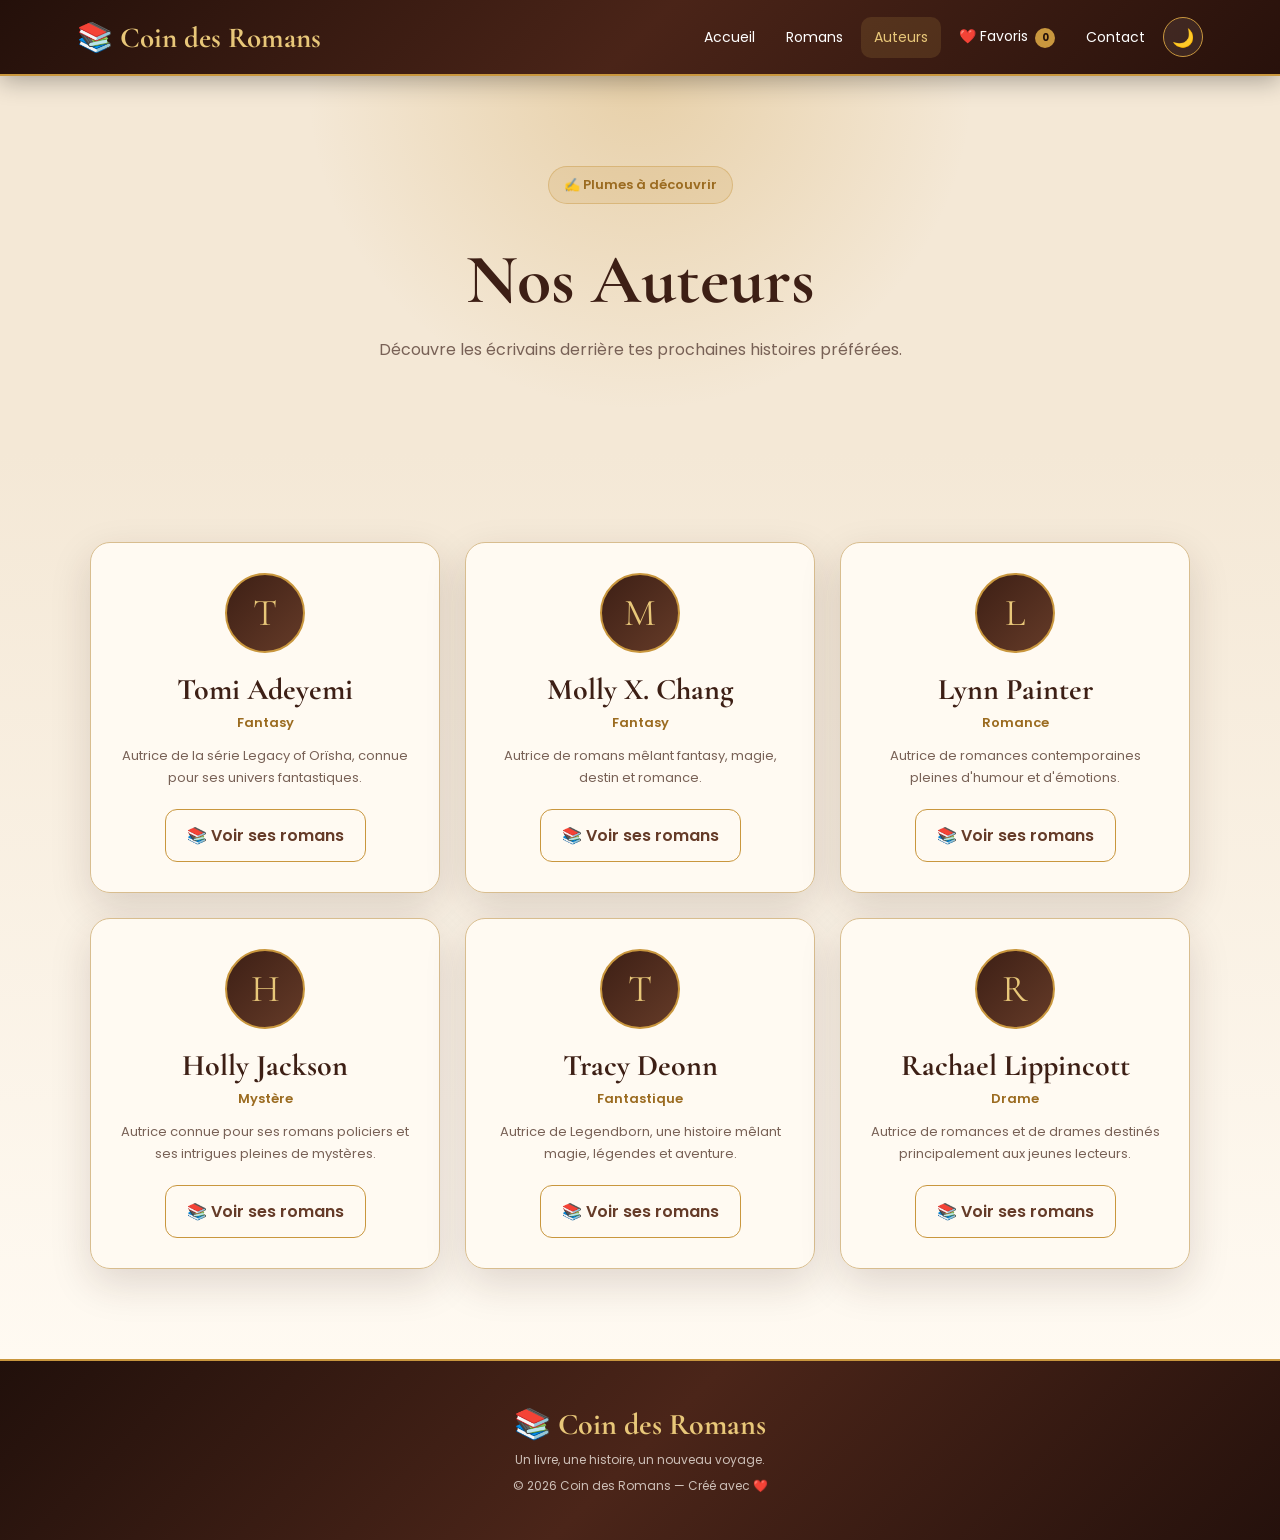
==== commit 597c6bae: "Mise a jour des favoris et pages" ====
--- a/auteurs.html
+++ b/auteurs.html
@@ -1,68 +1,212 @@
 <!DOCTYPE html>
 <html lang="fr">
+
 <head>
+
     <meta charset="UTF-8">
+
     <meta name="viewport" content="width=device-width, initial-scale=1.0">
-    <title>Auteurs - Coin des Romans</title>
+
+    <title>Coin des Romans — Auteurs</title>
+
+    <link rel="preconnect" href="https://fonts.googleapis.com">
+
+    <link rel="preconnect" href="https://fonts.gstatic.com" crossorigin>
+
+    <link href="https://fonts.googleapis.com/css2?family=Cormorant+Garamond:wght@500;600;700&family=Poppins:wght@400;500;600;700&display=swap" rel="stylesheet">
+
     <link rel="stylesheet" href="style.css">
+
 </head>
+
 <body>
 
 <header class="navbar">
-    <a class="logo" href="index.html">📚 Coin des Romans</a>
+
+    <a href="index.html" class="logo">
+        📚 <span>Coin des Romans</span>
+    </a>
+
     <nav>
+
         <a href="index.html">Accueil</a>
+
         <a href="romans.html">Romans</a>
+
         <a href="auteurs.html" class="active">Auteurs</a>
-        <a href="favoris.html">❤️ Favoris (<span id="favoriteCount">0</span>)</a>
+
+        <a href="favoris.html">
+            ❤️ Favoris
+            <span id="favoriteCount">0</span>
+        </a>
+
         <a href="contact.html">Contact</a>
+
+        <button id="themeButton">🌙</button>
+
     </nav>
-    <button id="themeButton" class="theme-btn">🌙</button>
+
 </header>
 
-<section class="page-banner">
-    <span>✍️ PLUMES & TALENTS</span>
+
+<main>
+
+<section class="page-header">
+
+    <span class="gold-badge">✍️ Plumes à découvrir</span>
+
     <h1>Nos Auteurs</h1>
-    <p>Découvrez les esprits passionnés derrière vos histoires préférées.</p>
+
+    <p>
+        Découvre les écrivains derrière tes prochaines histoires préférées.
+    </p>
+
 </section>
 
+
 <section class="section">
-    <div class="roman-grid">
-        <article class="roman-card" style="text-align: center; padding: 1.5rem;">
-            <div style="width: 100px; height: 100px; margin: 0 auto 1rem; border-radius: 50%; overflow: hidden;">
-                <img src="https://images.unsplash.com/photo-1534528741775-53994a69daeb?q=80&w=400&auto=format&fit=crop" alt="Emma Laurent" style="width:100%; height:100%; object-fit:cover;">
-            </div>
-            <h3>Emma Laurent</h3>
-            <span class="genre">Mystère</span>
-            <p style="font-size:0.9rem; margin-top:0.5rem; color:var(--text-muted,#777);">Spécialiste des récits énigmatiques et des vieilles demeures pleines de secrets.</p>
-        </article>
-
-        <article class="roman-card" style="text-align: center; padding: 1.5rem;">
-            <div style="width: 100px; height: 100px; margin: 0 auto 1rem; border-radius: 50%; overflow: hidden;">
-                <img src="https://images.unsplash.com/photo-1507003211169-0a1dd7228f2d?q=80&w=400&auto=format&fit=crop" alt="Lucas Bernard" style="width:100%; height:100%; object-fit:cover;">
-            </div>
-            <h3>Lucas Bernard</h3>
-            <span class="genre">Fantastique</span>
-            <p style="font-size:0.9rem; margin-top:0.5rem; color:var(--text-muted,#777);">Auteur passionné d'univers imaginaires, de royaumes oubliés et de magies anciennes.</p>
-        </article>
-
-        <article class="roman-card" style="text-align: center; padding: 1.5rem;">
-            <div style="width: 100px; height: 100px; margin: 0 auto 1rem; border-radius: 50%; overflow: hidden;">
-                <img src="https://images.unsplash.com/photo-1517841905240-472988babdf9?q=80&w=400&auto=format&fit=crop" alt="Clara Martin" style="width:100%; height:100%; object-fit:cover;">
-            </div>
-            <h3>Clara Martin</h3>
-            <span class="genre">Romance</span>
-            <p style="font-size:0.9rem; margin-top:0.5rem; color:var(--text-muted,#777);">Elle écrit des histoires d'amour poignantes et lumineuses au fil des saisons.</p>
-        </article>
+
+    <div class="author-grid">
+
+
+        <article class="author-card">
+
+            <div class="author-avatar">T</div>
+
+            <h2>Tomi Adeyemi</h2>
+
+            <span>Fantasy</span>
+
+            <p>
+                Autrice de la série Legacy of Orïsha,
+                connue pour ses univers fantastiques.
+            </p>
+
+            <a href="romans.html" class="outline-btn">
+                📚 Voir ses romans
+            </a>
+
+        </article>
+
+
+        <article class="author-card">
+
+            <div class="author-avatar">M</div>
+
+            <h2>Molly X. Chang</h2>
+
+            <span>Fantasy</span>
+
+            <p>
+                Autrice de romans mêlant fantasy,
+                magie, destin et romance.
+            </p>
+
+            <a href="romans.html" class="outline-btn">
+                📚 Voir ses romans
+            </a>
+
+        </article>
+
+
+        <article class="author-card">
+
+            <div class="author-avatar">L</div>
+
+            <h2>Lynn Painter</h2>
+
+            <span>Romance</span>
+
+            <p>
+                Autrice de romances contemporaines
+                pleines d'humour et d'émotions.
+            </p>
+
+            <a href="romans.html" class="outline-btn">
+                📚 Voir ses romans
+            </a>
+
+        </article>
+
+
+        <article class="author-card">
+
+            <div class="author-avatar">H</div>
+
+            <h2>Holly Jackson</h2>
+
+            <span>Mystère</span>
+
+            <p>
+                Autrice connue pour ses romans
+                policiers et ses intrigues pleines de mystères.
+            </p>
+
+            <a href="romans.html" class="outline-btn">
+                📚 Voir ses romans
+            </a>
+
+        </article>
+
+
+        <article class="author-card">
+
+            <div class="author-avatar">T</div>
+
+            <h2>Tracy Deonn</h2>
+
+            <span>Fantastique</span>
+
+            <p>
+                Autrice de Legendborn, une histoire
+                mêlant magie, légendes et aventure.
+            </p>
+
+            <a href="romans.html" class="outline-btn">
+                📚 Voir ses romans
+            </a>
+
+        </article>
+
+
+        <article class="author-card">
+
+            <div class="author-avatar">R</div>
+
+            <h2>Rachael Lippincott</h2>
+
+            <span>Drame</span>
+
+            <p>
+                Autrice de romances et de drames
+                destinés principalement aux jeunes lecteurs.
+            </p>
+
+            <a href="romans.html" class="outline-btn">
+                📚 Voir ses romans
+            </a>
+
+        </article>
+
     </div>
+
 </section>
 
+</main>
+
+
 <footer>
+
     <h3>📚 Coin des Romans</h3>
+
     <p>Un livre, une histoire, un nouveau voyage.</p>
-    <p>© 2026 Coin des Romans</p>
+
+    <p>© 2026 Coin des Romans — Créé avec ❤️</p>
+
 </footer>
 
+
 <script src="script.js"></script>
+
 </body>
 </html>
--- a/style.css
+++ b/style.css
@@ -1,1035 +1,2207 @@
-@import url('https://fonts.googleapis.com/css2?family=Cormorant+Garamond:wght@500;600;700&family=Poppins:wght@300;400;500;600&display=swap');
+/* =========================================
+   COIN DES ROMANS
+   THÈME CHOCOLAT & DORÉ
+========================================= */
 
 :root {
-    --bg: #f7f1e8;
-    --bg2: #fffaf3;
-    --card: #ffffff;
-    --brown: #2f1b1b;
-    --brown2: #542f24;
-    --gold: #d7a45b;
-    --gold-light: #e9c486;
-    --text: #3b2925;
-    --muted: #806e67;
-    --border: rgba(47, 27, 27, 0.1);
-    --shadow: 0 15px 40px rgba(47, 27, 27, 0.10);
-}
+
+    --bg: #f4e8d6;
+    --bg-light: #fffaf2;
+
+    --brown-dark: #24110b;
+    --brown: #3d1f15;
+    --brown-light: #653b28;
+
+    --gold: #c9973e;
+    --gold-light: #e8c779;
+    --gold-dark: #9b6b20;
+
+    --cream: #fff8eb;
+
+    --text: #321d15;
+    --muted: #786156;
+
+    --card: #fffaf2;
+
+    --border: #d8bd8f;
+
+    --shadow:
+        0 15px 40px rgba(57, 30, 17, 0.15);
+}
+
 
 * {
+    box-sizing: border-box;
     margin: 0;
     padding: 0;
-    box-sizing: border-box;
-}
+}
+
 
 html {
     scroll-behavior: smooth;
 }
 
+
 body {
-    font-family: 'Poppins', sans-serif;
+
+    font-family: "Poppins", sans-serif;
+
     background: var(--bg);
+
     color: var(--text);
-    line-height: 1.6;
-    transition: background .3s, color .3s;
-}
+
+    transition:
+        background 0.3s,
+        color 0.3s;
+}
+
+
+body.dark {
+
+    --bg: #130906;
+    --bg-light: #1d0e0a;
+
+    --brown-dark: #090403;
+    --brown: #3b1c12;
+    --brown-light: #6e4028;
+
+    --gold: #d7a84e;
+    --gold-light: #f0d58b;
+    --gold-dark: #b9822d;
+
+    --cream: #fff5df;
+
+    --text: #f7ead6;
+    --muted: #c7ad96;
+
+    --card: #26130d;
+
+    --border: #5b3b25;
+
+    --shadow:
+        0 20px 50px rgba(0, 0, 0, 0.45);
+}
+
 
 a {
+    color: inherit;
     text-decoration: none;
-    color: inherit;
-}
-
-button {
+}
+
+
+button,
+input,
+textarea {
     font-family: inherit;
 }
 
 
-/* ================= NAVBAR ================= */
+/* =========================================
+   NAVBAR
+========================================= */
 
 .navbar {
-    height: 76px;
-    padding: 0 6%;
+
+    min-height: 76px;
+
+    padding: 12px 6%;
+
     display: flex;
+
     align-items: center;
+
     justify-content: space-between;
-    background: rgba(36, 20, 20, .96);
+
+    gap: 25px;
+
+    position: sticky;
+
+    top: 0;
+
+    z-index: 1000;
+
+    background:
+        linear-gradient(
+            135deg,
+            #24100a,
+            #4a2418,
+            #28110b
+        );
+
     color: white;
-    position: sticky;
-    top: 0;
-    z-index: 1000;
-    backdrop-filter: blur(15px);
-}
+
+    border-bottom:
+        2px solid var(--gold);
+
+    box-shadow:
+        0 5px 25px rgba(0,0,0,.3);
+}
+
 
 .logo {
-    font-family: 'Cormorant Garamond', serif;
-    font-size: 25px;
+
+    font-family:
+        "Cormorant Garamond",
+        serif;
+
+    font-size: 29px;
+
     font-weight: 700;
+
+    color: var(--gold-light);
+
+    white-space: nowrap;
+}
+
+
+.navbar nav {
+
     display: flex;
+
     align-items: center;
-    gap: 8px;
-}
-
-.navbar nav {
-    display: flex;
-    gap: 28px;
-}
+
+    justify-content: center;
+
+    flex-wrap: wrap;
+
+    gap: 5px;
+}
+
 
 .navbar nav a {
-    position: relative;
+
+    padding: 10px 13px;
+
+    border-radius: 10px;
+
     font-size: 14px;
-    color: #e8ded9;
-    transition: .3s;
-}
+
+    transition: .25s;
+}
+
 
 .navbar nav a:hover,
 .navbar nav a.active {
+
     color: var(--gold-light);
-}
-
-.navbar nav a::after {
+
+    background:
+        rgba(218, 174, 87, .14);
+}
+
+
+#favoriteCount {
+
+    display: inline-flex;
+
+    align-items: center;
+
+    justify-content: center;
+
+    min-width: 20px;
+
+    height: 20px;
+
+    margin-left: 3px;
+
+    padding: 0 5px;
+
+    border-radius: 20px;
+
+    background: var(--gold);
+
+    color: var(--brown-dark);
+
+    font-size: 10px;
+
+    font-weight: 700;
+}
+
+
+#themeButton {
+
+    width: 40px;
+
+    height: 40px;
+
+    border-radius: 50%;
+
+    border: 1px solid var(--gold);
+
+    background:
+        rgba(255,255,255,.08);
+
+    color: var(--gold-light);
+
+    cursor: pointer;
+
+    font-size: 18px;
+
+    transition: .25s;
+}
+
+
+#themeButton:hover {
+
+    background: var(--gold);
+
+    color: var(--brown-dark);
+
+    transform: rotate(15deg);
+}
+
+
+/* =========================================
+   HERO
+========================================= */
+
+.hero {
+
+    min-height: 620px;
+
+    padding: 80px 8%;
+
+    display: flex;
+
+    align-items: center;
+
+    justify-content: space-between;
+
+    gap: 60px;
+
+    background:
+
+        radial-gradient(
+            circle at 85% 20%,
+            rgba(201,151,62,.38),
+            transparent 30%
+        ),
+
+        radial-gradient(
+            circle at 10% 90%,
+            rgba(91,48,32,.18),
+            transparent 35%
+        ),
+
+        linear-gradient(
+            135deg,
+            var(--bg),
+            var(--bg-light)
+        );
+}
+
+
+.hero-content {
+
+    max-width: 650px;
+}
+
+
+.gold-badge {
+
+    display: inline-block;
+
+    padding: 8px 15px;
+
+    border-radius: 50px;
+
+    color: var(--gold-dark);
+
+    background:
+        rgba(201,151,62,.16);
+
+    border:
+        1px solid rgba(201,151,62,.4);
+
+    font-size: 13px;
+
+    font-weight: 600;
+
+    margin-bottom: 18px;
+}
+
+
+.hero h1 {
+
+    font-family:
+        "Cormorant Garamond",
+        serif;
+
+    font-size:
+        clamp(60px, 8vw, 105px);
+
+    line-height: .9;
+
+    margin-bottom: 30px;
+}
+
+
+.hero h1 span {
+
+    display: block;
+
+    color: var(--brown-light);
+}
+
+
+body.dark .hero h1 span {
+
+    color: var(--gold-light);
+}
+
+
+.hero p {
+
+    max-width: 600px;
+
+    color: var(--muted);
+
+    font-size: 17px;
+
+    line-height: 1.9;
+
+    margin-bottom: 30px;
+}
+
+
+.hero-buttons,
+.book-actions,
+.modal-buttons {
+
+    display: flex;
+
+    gap: 12px;
+
+    flex-wrap: wrap;
+}
+
+
+/* =========================================
+   BOUTONS
+========================================= */
+
+.main-btn,
+.outline-btn {
+
+    display: inline-flex;
+
+    align-items: center;
+
+    justify-content: center;
+
+    padding: 13px 21px;
+
+    border-radius: 12px;
+
+    cursor: pointer;
+
+    font-weight: 600;
+
+    transition: .25s;
+}
+
+
+.main-btn {
+
+    border:
+        1px solid var(--gold-dark);
+
+    background:
+        linear-gradient(
+            135deg,
+            #4b2418,
+            #70422b
+        );
+
+    color: white;
+}
+
+
+.main-btn:hover {
+
+    transform: translateY(-3px);
+
+    box-shadow:
+        0 10px 25px
+        rgba(77, 42, 25, .3),
+
+        0 0 15px
+        rgba(201,151,62,.2);
+}
+
+
+.outline-btn {
+
+    background: transparent;
+
+    color: var(--brown-light);
+
+    border:
+        1px solid var(--gold);
+}
+
+
+body.dark .outline-btn {
+
+    color: var(--gold-light);
+}
+
+
+.outline-btn:hover {
+
+    background: var(--gold);
+
+    color: var(--brown-dark);
+}
+
+
+/* =========================================
+   HERO LIVRE
+========================================= */
+
+.hero-book {
+
+    width: 330px;
+
+    position: relative;
+
+    display: flex;
+
+    justify-content: center;
+}
+
+
+.hero-glow {
+
+    position: absolute;
+
+    width: 300px;
+
+    height: 300px;
+
+    border-radius: 50%;
+
+    background:
+        rgba(201,151,62,.2);
+
+    filter: blur(40px);
+}
+
+
+.hero-cover {
+
+    position: relative;
+
+    width: 255px;
+
+    height: 390px;
+
+    overflow: hidden;
+
+    border-radius:
+        8px 18px 18px 8px;
+
+    border:
+        3px solid var(--gold);
+
+    transform: rotate(4deg);
+
+    box-shadow:
+        25px 30px 50px
+        rgba(44,22,14,.35),
+
+        0 0 25px
+        rgba(201,151,62,.25);
+
+    transition: .4s;
+}
+
+
+.hero-cover:hover {
+
+    transform:
+        rotate(0deg)
+        scale(1.04);
+}
+
+
+.hero-cover img {
+
+    width: 100%;
+
+    height: 100%;
+
+    object-fit: cover;
+}
+
+
+/* =========================================
+   SECTIONS
+========================================= */
+
+.section {
+
+    padding: 90px 7%;
+
+    background:
+        linear-gradient(
+            180deg,
+            var(--bg),
+            var(--bg-light)
+        );
+}
+
+
+.section-alt {
+
+    background:
+        var(--bg-light);
+}
+
+
+.section-title {
+
+    text-align: center;
+
+    margin-bottom: 45px;
+}
+
+
+.section-title span {
+
+    color: var(--gold-dark);
+
+    font-size: 13px;
+
+    font-weight: 700;
+
+    text-transform: uppercase;
+
+    letter-spacing: 1px;
+}
+
+
+body.dark .section-title span {
+
+    color: var(--gold-light);
+}
+
+
+.section-title h2 {
+
+    margin-top: 5px;
+
+    font-family:
+        "Cormorant Garamond",
+        serif;
+
+    font-size: 50px;
+
+    color: var(--brown);
+}
+
+
+body.dark .section-title h2 {
+
+    color: var(--gold-light);
+}
+
+
+/* =========================================
+   FEATURED
+========================================= */
+
+.featured-book {
+
+    max-width: 1000px;
+
+    margin: auto;
+
+    display: grid;
+
+    grid-template-columns:
+        280px 1fr;
+
+    gap: 45px;
+
+    padding: 40px;
+
+    position: relative;
+
+    overflow: hidden;
+
+    background:
+        linear-gradient(
+            145deg,
+            var(--card),
+            var(--bg-light)
+        );
+
+    border:
+        1px solid var(--gold);
+
+    border-radius: 25px;
+
+    box-shadow: var(--shadow);
+}
+
+
+.featured-book::before {
+
     content: "";
+
     position: absolute;
+
+    top: 0;
+
     left: 0;
-    bottom: -8px;
-    width: 0;
-    height: 2px;
+
+    width: 100%;
+
+    height: 4px;
+
+    background:
+        linear-gradient(
+            90deg,
+            transparent,
+            var(--gold),
+            transparent
+        );
+}
+
+
+.featured-cover {
+
+    height: 390px;
+
+    overflow: hidden;
+
+    border-radius: 12px;
+
+    border:
+        2px solid var(--gold);
+}
+
+
+.featured-cover img {
+
+    width: 100%;
+
+    height: 100%;
+
+    object-fit: cover;
+}
+
+
+.featured-info {
+
+    display: flex;
+
+    flex-direction: column;
+
+    justify-content: center;
+}
+
+
+.featured-info h2 {
+
+    margin-top: 15px;
+
+    font-family:
+        "Cormorant Garamond",
+        serif;
+
+    font-size: 50px;
+
+    color: var(--brown);
+}
+
+
+body.dark .featured-info h2 {
+
+    color: var(--gold-light);
+}
+
+
+.featured-info h3 {
+
+    margin-bottom: 20px;
+
+    color: var(--gold-dark);
+}
+
+
+.featured-info p {
+
+    margin-bottom: 25px;
+
+    color: var(--muted);
+
+    line-height: 1.9;
+}
+
+
+/* =========================================
+   TAGS
+========================================= */
+
+.tag {
+
+    display: inline-block;
+
+    width: fit-content;
+
+    padding: 6px 11px;
+
+    border-radius: 30px;
+
+    font-size: 11px;
+
+    font-weight: 700;
+}
+
+
+.romance {
+
+    background: #f1d5d9;
+
+    color: #713845;
+}
+
+
+.fantasy {
+
+    background: #e8dcb9;
+
+    color: #684d1f;
+}
+
+
+.fantastic {
+
+    background: #d8e7df;
+
+    color: #315d50;
+}
+
+
+.mystery {
+
+    background: #e7dac7;
+
+    color: #684a31;
+}
+
+
+.drama {
+
+    background: #ead6d8;
+
+    color: #713c45;
+}
+
+
+.dark-romance {
+
+    background: #382019;
+
+    color: var(--gold-light);
+}
+
+
+/* =========================================
+   GENRES
+========================================= */
+
+.genre-grid {
+
+    max-width: 1150px;
+
+    margin: auto;
+
+    display: grid;
+
+    grid-template-columns:
+        repeat(3, 1fr);
+
+    gap: 20px;
+}
+
+
+.genre-card {
+
+    position: relative;
+
+    overflow: hidden;
+
+    padding: 30px;
+
+    border-radius: 20px;
+
+    background:
+        linear-gradient(
+            145deg,
+            var(--card),
+            var(--bg-light)
+        );
+
+    border:
+        1px solid var(--border);
+
+    box-shadow: var(--shadow);
+
+    transition: .3s;
+}
+
+
+.genre-card::after {
+
+    content: "";
+
+    position: absolute;
+
+    bottom: 0;
+
+    left: 0;
+
+    width: 100%;
+
+    height: 3px;
+
     background: var(--gold);
+
+    transform: scaleX(0);
+
     transition: .3s;
 }
 
-.navbar nav a:hover::after,
-.navbar nav a.active::after {
+
+.genre-card:hover {
+
+    transform:
+        translateY(-7px);
+
+    border-color:
+        var(--gold);
+
+    box-shadow:
+        var(--shadow),
+        0 0 20px
+        rgba(201,151,62,.18);
+}
+
+
+.genre-card:hover::after {
+
+    transform: scaleX(1);
+}
+
+
+.genre-icon {
+
+    font-size: 35px;
+}
+
+
+.genre-card h3 {
+
+    margin: 15px 0 7px;
+
+    font-family:
+        "Cormorant Garamond",
+        serif;
+
+    font-size: 29px;
+
+    color: var(--brown);
+}
+
+
+body.dark .genre-card h3 {
+
+    color: var(--gold-light);
+}
+
+
+.genre-card p {
+
+    color: var(--muted);
+
+    font-size: 13px;
+
+    line-height: 1.7;
+}
+
+
+/* =========================================
+   LIVRES
+========================================= */
+
+.book-grid {
+
+    max-width: 1200px;
+
+    margin: auto;
+
+    display: grid;
+
+    grid-template-columns:
+        repeat(3, 1fr);
+
+    gap: 25px;
+}
+
+
+.roman-card {
+
+    overflow: hidden;
+
+    background:
+        linear-gradient(
+            145deg,
+            var(--card),
+            var(--bg-light)
+        );
+
+    border:
+        1px solid var(--border);
+
+    border-radius: 18px;
+
+    box-shadow: var(--shadow);
+
+    transition: .3s;
+}
+
+
+.roman-card:hover {
+
+    transform:
+        translateY(-8px);
+
+    border-color:
+        var(--gold);
+
+    box-shadow:
+        var(--shadow),
+        0 0 20px
+        rgba(201,151,62,.18);
+}
+
+
+.book-cover {
+
+    height: 350px;
+
+    overflow: hidden;
+
+    background:
+        #3b2117;
+
+    border-bottom:
+        2px solid var(--gold);
+}
+
+
+.book-cover img {
+
     width: 100%;
-}
-
-.theme-btn {
-    border: 1px solid rgba(255,255,255,.2);
-    background: rgba(255,255,255,.08);
+
+    height: 100%;
+
+    display: block;
+
+    object-fit: cover;
+
+    transition: .4s;
+}
+
+
+.roman-card:hover
+.book-cover img {
+
+    transform: scale(1.04);
+}
+
+
+.roman-info {
+
+    padding: 20px;
+}
+
+
+.roman-info h3 {
+
+    margin:
+        12px 0 3px;
+
+    font-family:
+        "Cormorant Garamond",
+        serif;
+
+    font-size: 27px;
+
+    color: var(--brown);
+}
+
+
+body.dark .roman-info h3 {
+
+    color: var(--gold-light);
+}
+
+
+.author {
+
+    color: var(--muted);
+
+    font-size: 13px;
+
+    margin-bottom: 17px;
+}
+
+
+/* =========================================
+   BOUTONS LIVRES
+========================================= */
+
+.card-buttons {
+
+    display: flex;
+
+    flex-wrap: wrap;
+
+    gap: 8px;
+}
+
+
+.favorite-btn,
+.details-btn {
+
+    padding: 9px 11px;
+
+    border-radius: 9px;
+
+    border: none;
+
+    cursor: pointer;
+
+    font-size: 11px;
+
+    font-weight: 600;
+
+    transition: .2s;
+}
+
+
+.favorite-btn {
+
+    background: #eadbc7;
+
+    color: #633b25;
+
+    border:
+        1px solid #caa76a;
+}
+
+
+.favorite-btn.active {
+
+    background: var(--gold);
+
+    color: var(--brown-dark);
+}
+
+
+.details-btn {
+
+    background:
+        var(--brown-light);
+
     color: white;
-    width: 40px;
-    height: 40px;
+
+    border:
+        1px solid var(--gold-dark);
+}
+
+
+.favorite-btn:hover,
+.details-btn:hover {
+
+    transform:
+        translateY(-2px);
+}
+
+
+/* =========================================
+   PAGE HEADER
+========================================= */
+
+.page-header {
+
+    padding: 90px 7%;
+
+    text-align: center;
+
+    background:
+
+        radial-gradient(
+            circle at 50% 0%,
+            rgba(201,151,62,.3),
+            transparent 45%
+        ),
+
+        var(--bg);
+}
+
+
+.page-header h1 {
+
+    margin: 15px 0;
+
+    font-family:
+        "Cormorant Garamond",
+        serif;
+
+    font-size: 70px;
+
+    color: var(--brown);
+}
+
+
+body.dark .page-header h1 {
+
+    color: var(--gold-light);
+}
+
+
+.page-header p {
+
+    color: var(--muted);
+}
+
+
+/* =========================================
+   BIBLIOTHÈQUE
+========================================= */
+
+.library {
+
+    padding: 60px 7%;
+}
+
+
+.search-box {
+
+    max-width: 700px;
+
+    margin:
+        0 auto 30px;
+
+    display: flex;
+
+    align-items: center;
+
+    gap: 12px;
+
+    padding: 14px 18px;
+
+    background: var(--card);
+
+    border:
+        1px solid var(--gold);
+
+    border-radius: 14px;
+
+    box-shadow:
+        0 5px 20px
+        rgba(63,35,20,.08);
+}
+
+
+.search-box input {
+
+    width: 100%;
+
+    border: none;
+
+    outline: none;
+
+    background: transparent;
+
+    color: var(--text);
+
+    font-size: 14px;
+}
+
+
+.filters {
+
+    max-width: 1000px;
+
+    margin:
+        0 auto 45px;
+
+    display: flex;
+
+    justify-content: center;
+
+    flex-wrap: wrap;
+
+    gap: 9px;
+}
+
+
+.filter-btn {
+
+    padding: 10px 15px;
+
+    border:
+        1px solid var(--border);
+
+    border-radius: 30px;
+
+    background: var(--card);
+
+    color: var(--text);
+
+    cursor: pointer;
+
+    transition: .2s;
+}
+
+
+.filter-btn.active,
+.filter-btn:hover {
+
+    background:
+        var(--brown-light);
+
+    border-color:
+        var(--gold);
+
+    color:
+        var(--gold-light);
+}
+
+
+.no-results,
+.empty-state {
+
+    text-align: center;
+
+    padding: 60px 20px;
+
+    color: var(--muted);
+}
+
+
+.no-results div,
+.empty-state div {
+
+    font-size: 55px;
+
+    margin-bottom: 15px;
+}
+
+
+.empty-state h2 {
+
+    margin-bottom: 10px;
+
+    font-family:
+        "Cormorant Garamond",
+        serif;
+
+    font-size: 35px;
+
+    color: var(--brown);
+}
+
+
+body.dark .empty-state h2 {
+
+    color: var(--gold-light);
+}
+
+
+/* =========================================
+   AUTEURS
+========================================= */
+
+.author-grid {
+
+    max-width: 1100px;
+
+    margin: auto;
+
+    display: grid;
+
+    grid-template-columns:
+        repeat(3, 1fr);
+
+    gap: 25px;
+}
+
+
+.author-card {
+
+    text-align: center;
+
+    padding: 30px 25px;
+
+    border-radius: 20px;
+
+    background:
+        linear-gradient(
+            145deg,
+            var(--card),
+            var(--bg-light)
+        );
+
+    border:
+        1px solid var(--border);
+
+    box-shadow: var(--shadow);
+
+    transition: .3s;
+}
+
+
+.author-card:hover {
+
+    transform:
+        translateY(-7px);
+
+    border-color:
+        var(--gold);
+}
+
+
+.author-avatar {
+
+    width: 80px;
+
+    height: 80px;
+
+    margin: 0 auto 18px;
+
+    display: flex;
+
+    align-items: center;
+
+    justify-content: center;
+
     border-radius: 50%;
+
+    background:
+        linear-gradient(
+            135deg,
+            var(--brown),
+            var(--brown-light)
+        );
+
+    color: var(--gold-light);
+
+    font-family:
+        "Cormorant Garamond",
+        serif;
+
+    font-size: 38px;
+
+    border:
+        2px solid var(--gold);
+}
+
+
+.author-card h2 {
+
+    font-family:
+        "Cormorant Garamond",
+        serif;
+
+    font-size: 30px;
+
+    color: var(--brown);
+}
+
+
+body.dark .author-card h2 {
+
+    color: var(--gold-light);
+}
+
+
+.author-card > span {
+
+    display: block;
+
+    margin: 5px 0 12px;
+
+    color: var(--gold-dark);
+
+    font-size: 13px;
+
+    font-weight: 600;
+}
+
+
+.author-card p {
+
+    color: var(--muted);
+
+    font-size: 13px;
+
+    line-height: 1.7;
+
+    margin-bottom: 20px;
+}
+
+
+/* =========================================
+   CONTACT
+========================================= */
+
+.contact-section {
+
+    max-width: 1100px;
+
+    margin: auto;
+
+    padding: 80px 7%;
+
+    display: grid;
+
+    grid-template-columns:
+        1fr 1fr;
+
+    gap: 60px;
+}
+
+
+.contact-info h2 {
+
+    margin:
+        15px 0;
+
+    font-family:
+        "Cormorant Garamond",
+        serif;
+
+    font-size: 48px;
+
+    color: var(--brown);
+}
+
+
+body.dark .contact-info h2 {
+
+    color: var(--gold-light);
+}
+
+
+.contact-info > p {
+
+    color: var(--muted);
+
+    line-height: 1.9;
+
+    margin-bottom: 30px;
+}
+
+
+.contact-details {
+
+    display: grid;
+
+    gap: 15px;
+}
+
+
+.contact-details div {
+
+    display: grid;
+
+    grid-template-columns:
+        40px 1fr;
+
+    gap: 3px 10px;
+
+    padding: 15px;
+
+    border-radius: 12px;
+
+    background: var(--card);
+
+    border:
+        1px solid var(--border);
+}
+
+
+.contact-details div:first-letter {
+
+    color: var(--gold);
+}
+
+
+.contact-details strong {
+
+    color: var(--brown);
+}
+
+
+body.dark .contact-details strong {
+
+    color: var(--gold-light);
+}
+
+
+.contact-details span {
+
+    color: var(--muted);
+
+    font-size: 12px;
+}
+
+
+.contact-form {
+
+    padding: 30px;
+
+    border-radius: 20px;
+
+    background: var(--card);
+
+    border:
+        1px solid var(--gold);
+
+    box-shadow: var(--shadow);
+
+    display: flex;
+
+    flex-direction: column;
+
+    gap: 9px;
+}
+
+
+.contact-form label {
+
+    margin-top: 5px;
+
+    color: var(--brown);
+
+    font-size: 13px;
+
+    font-weight: 600;
+}
+
+
+body.dark .contact-form label {
+
+    color: var(--gold-light);
+}
+
+
+.contact-form input,
+.contact-form textarea {
+
+    width: 100%;
+
+    padding: 13px;
+
+    border-radius: 10px;
+
+    border:
+        1px solid var(--border);
+
+    outline: none;
+
+    background: var(--bg-light);
+
+    color: var(--text);
+
+    resize: vertical;
+}
+
+
+.contact-form input:focus,
+.contact-form textarea:focus {
+
+    border-color:
+        var(--gold);
+
+    box-shadow:
+        0 0 0 3px
+        rgba(201,151,62,.12);
+}
+
+
+.contact-form .main-btn {
+
+    margin-top: 10px;
+}
+
+
+/* =========================================
+   STATS
+========================================= */
+
+.stats-section {
+
+    padding: 60px 8%;
+
+    display: grid;
+
+    grid-template-columns:
+        repeat(4, 1fr);
+
+    gap: 20px;
+
+    text-align: center;
+
+    color: white;
+
+    background:
+        linear-gradient(
+            135deg,
+            #21100b,
+            #4b2519,
+            #25110c
+        );
+
+    border-top:
+        2px solid var(--gold);
+
+    border-bottom:
+        2px solid var(--gold);
+}
+
+
+.stats-section strong {
+
+    display: block;
+
+    font-family:
+        "Cormorant Garamond",
+        serif;
+
+    font-size: 50px;
+
+    color: var(--gold-light);
+}
+
+
+.stats-section span {
+
+    font-size: 13px;
+
+    color: #ead8bd;
+}
+
+
+/* =========================================
+   ABOUT
+========================================= */
+
+.about-section {
+
+    padding: 100px 8%;
+
+    text-align: center;
+
+    background:
+
+        radial-gradient(
+            circle,
+            rgba(201,151,62,.13),
+            transparent 50%
+        ),
+
+        var(--bg);
+}
+
+
+.about-section h2 {
+
+    margin:
+        15px auto;
+
+    font-family:
+        "Cormorant Garamond",
+        serif;
+
+    font-size: 50px;
+
+    color: var(--brown);
+}
+
+
+body.dark .about-section h2 {
+
+    color: var(--gold-light);
+}
+
+
+.about-section p {
+
+    max-width: 800px;
+
+    margin: 10px auto;
+
+    color: var(--muted);
+
+    line-height: 1.9;
+}
+
+
+/* =========================================
+   MODAL
+========================================= */
+
+.modal {
+
+    position: fixed;
+
+    inset: 0;
+
+    z-index: 2000;
+
+    display: none;
+
+    align-items: center;
+
+    justify-content: center;
+
+    padding: 20px;
+
+    background:
+        rgba(20, 9, 6, .84);
+}
+
+
+.modal.show {
+
+    display: flex;
+}
+
+
+.modal-content {
+
+    position: relative;
+
+    width:
+        min(850px, 100%);
+
+    max-height: 90vh;
+
+    overflow-y: auto;
+
+    padding: 35px;
+
+    border-radius: 25px;
+
+    background:
+        linear-gradient(
+            145deg,
+            var(--card),
+            var(--bg-light)
+        );
+
+    border:
+        1px solid var(--gold);
+
+    box-shadow:
+        0 30px 80px
+        rgba(0,0,0,.5);
+}
+
+
+.close-modal {
+
+    position: absolute;
+
+    top: 12px;
+
+    right: 18px;
+
+    border: none;
+
+    background: transparent;
+
+    color: var(--gold-dark);
+
+    font-size: 32px;
+
     cursor: pointer;
-    font-size: 17px;
-    transition: .3s;
-}
-
-.theme-btn:hover {
-    transform: rotate(20deg) scale(1.08);
-}
-
-
-/* ================= HERO ================= */
-
-.hero {
-    min-height: 650px;
-    padding: 80px 9%;
-    display: flex;
+}
+
+
+.modal-book {
+
+    display: grid;
+
+    grid-template-columns:
+        230px 1fr;
+
     align-items: center;
-    justify-content: space-between;
-    gap: 60px;
-    position: relative;
-    overflow: hidden;
+
+    gap: 35px;
+}
+
+
+.modal-book img {
+
+    width: 230px;
+
+    height: 340px;
+
+    object-fit: cover;
+
+    border-radius: 8px;
+
+    border:
+        2px solid var(--gold);
+}
+
+
+.modal-book h2 {
+
+    margin:
+        12px 0 0;
+
+    font-family:
+        "Cormorant Garamond",
+        serif;
+
+    font-size: 43px;
+
+    color: var(--brown);
+}
+
+
+body.dark .modal-book h2 {
+
+    color: var(--gold-light);
+}
+
+
+.modal-book h3 {
+
+    margin-bottom: 18px;
+
+    color: var(--gold-dark);
+}
+
+
+.modal-book p {
+
+    margin-bottom: 25px;
+
+    color: var(--muted);
+
+    line-height: 1.8;
+}
+
+
+/* =========================================
+   FOOTER
+========================================= */
+
+footer {
+
+    padding: 45px 20px;
+
+    text-align: center;
+
     color: white;
 
     background:
-        radial-gradient(circle at 85% 30%, rgba(215,164,91,.22), transparent 25%),
-        linear-gradient(135deg, #281514, #633b2b 60%, #3b211b);
-}
-
-.hero::before {
-    content: "";
-    position: absolute;
-    width: 450px;
-    height: 450px;
-    border: 1px solid rgba(233,196,134,.15);
-    border-radius: 50%;
-    right: -160px;
-    top: -120px;
-}
-
-.hero-content {
-    max-width: 650px;
-    position: relative;
-    z-index: 2;
-    animation: fadeUp .8s ease;
-}
-
-.small-title {
+        linear-gradient(
+            135deg,
+            #21100b,
+            #4b2519,
+            #25110c
+        );
+
+    border-top:
+        2px solid var(--gold);
+}
+
+
+footer h3 {
+
+    font-family:
+        "Cormorant Garamond",
+        serif;
+
+    font-size: 30px;
+
     color: var(--gold-light);
-    letter-spacing: 3px;
+}
+
+
+footer p {
+
+    margin-top: 8px;
+
+    color: #cdbfb7;
+
     font-size: 12px;
-    font-weight: 600;
-}
-
-.hero h1 {
-    font-family: 'Cormorant Garamond', serif;
-    font-size: clamp(55px, 7vw, 90px);
-    line-height: .95;
-    margin: 18px 0 25px;
-}
-
-.hero h1 span {
-    color: var(--gold-light);
-}
-
-.hero-content > p {
-    max-width: 590px;
-    color: #dfd0c8;
-    font-size: 16px;
-}
-
-.hero-buttons {
-    display: flex;
-    gap: 14px;
-    margin-top: 35px;
-    flex-wrap: wrap;
-}
-
-.btn {
-    display: inline-block;
-    padding: 13px 23px;
-    border-radius: 30px;
-    background: var(--gold);
-    color: #2f1b1b;
-    font-weight: 600;
-    font-size: 13px;
-    transition: .3s;
-    border: none;
-    cursor: pointer;
-}
-
-.btn:hover {
-    transform: translateY(-3px);
-    box-shadow: 0 10px 25px rgba(215,164,91,.25);
-}
-
-.btn.secondary {
-    background: transparent;
-    color: white;
-    border: 1px solid rgba(255,255,255,.35);
-}
-
-
-/* ================= BOOK ================= */
-
-.hero-book {
-    width: 320px;
-    height: 390px;
-    position: relative;
-    display: flex;
-    justify-content: center;
-    align-items: center;
-}
-
-.book-cover {
-    width: 245px;
-    height: 350px;
-    padding: 40px 25px;
-    text-align: center;
-    display: flex;
-    flex-direction: column;
-    align-items: center;
-    justify-content: center;
-
-    border-radius: 5px 14px 14px 5px;
-
-    background:
-        linear-gradient(135deg, #8d5a3d, #4b281f);
-
-    box-shadow:
-        20px 25px 45px rgba(0,0,0,.4),
-        inset 8px 0 0 rgba(255,255,255,.05);
-
-    transform: rotate(5deg);
-    transition: .5s;
-}
-
-.book-cover:hover {
-    transform: rotate(1deg) translateY(-10px);
-}
-
-.book-cover > span {
-    font-size: 50px;
-}
-
-.book-cover small {
-    color: var(--gold-light);
-    letter-spacing: 2px;
-    margin-top: 20px;
-    font-size: 9px;
-}
-
-.book-cover h2 {
-    font-family: 'Cormorant Garamond', serif;
-    font-size: 31px;
-    margin: 18px 0;
-    line-height: 1;
-}
-
-.book-cover p {
-    font-size: 10px;
-    color: #dfc9bc;
-}
-
-.book-line {
-    width: 55px;
-    height: 1px;
-    background: var(--gold);
-}
-
-.floating-star {
-    position: absolute;
-    color: var(--gold-light);
-    font-size: 30px;
-    animation: float 3s ease-in-out infinite;
-}
-
-.star1 {
-    top: 25px;
-    right: 10px;
-}
-
-.star2 {
-    bottom: 35px;
-    left: 5px;
-    animation-delay: 1s;
-}
-
-
-/* ================= ROMAN DU JOUR ================= */
-
-.roman-du-jour {
-    max-width: 1100px;
-    margin: 75px auto 40px;
-    padding: 48px 55px;
-    border-radius: 25px;
-
-    background:
-        radial-gradient(circle at 85% 30%, rgba(215,164,91,.2), transparent 25%),
-        linear-gradient(135deg, #3b2118, #75452f);
-
-    color: white;
-
-    display: flex;
-    align-items: center;
-    justify-content: space-between;
-    gap: 30px;
-
-    box-shadow: var(--shadow);
-    overflow: hidden;
-}
-
-.roman-jour-content {
-    max-width: 700px;
-}
-
-.roman-jour-content > span {
-    color: var(--gold-light);
-    font-size: 11px;
-    letter-spacing: 2px;
-    font-weight: 600;
-}
-
-.roman-jour-content h2 {
-    font-family: 'Cormorant Garamond', serif;
-    font-size: 42px;
-    margin: 10px 0;
-}
-
-.roman-jour-content p {
-    color: #e9dbd2;
-    max-width: 650px;
-    margin-bottom: 25px;
-}
-
-.roman-jour-icon {
-    font-size: 105px;
-    transform: rotate(-8deg);
-    opacity: .9;
-}
-
-
-/* ================= SECTIONS ================= */
-
-.section {
-    padding: 80px 8%;
-}
-
-.section-title {
-    text-align: center;
-    margin-bottom: 45px;
-}
-
-.section-title > span {
-    color: var(--gold);
-    font-size: 11px;
-    letter-spacing: 3px;
-    font-weight: 600;
-}
-
-.section-title h2 {
-    font-family: 'Cormorant Garamond', serif;
-    font-size: 46px;
-    color: var(--brown);
-    margin: 7px 0;
-}
-
-.section-title p {
-    color: var(--muted);
-    font-size: 14px;
-}
-
-
-/* ================= ROMAN CARDS ================= */
-
-.roman-grid {
-    max-width: 1150px;
-    margin: auto;
-    display: grid;
-    grid-template-columns: repeat(3, 1fr);
-    gap: 28px;
-}
-
-.roman-card {
-    background: var(--card);
-    border-radius: 18px;
-    overflow: hidden;
-    box-shadow: var(--shadow);
-    border: 1px solid var(--border);
-    transition: .35s;
-}
-
-.roman-card:hover {
-    transform: translateY(-9px);
-    box-shadow: 0 25px 50px rgba(47,27,27,.15);
-}
-
-.roman-cover {
-    height: 240px;
-    display: flex;
-    align-items: center;
-    justify-content: center;
-    font-size: 75px;
-    position: relative;
-    overflow: hidden;
-}
-
-.roman-cover {
-    height: 320px;
-    width: 100%;
-    position: relative;
-    overflow: hidden;
-    background: #1e1111;
-}
-
-.book-img {
-    width: 100%;
-    height: 100%;
-    object-fit: cover;
-    object-position: center;
-    transition: transform 0.4s ease;
-}
-
-.roman-card:hover .book-img {
-    transform: scale(1.05);
-}
-
-.favorite-btn {
-    position: absolute;
-    top: 12px;
-    right: 12px;
-    z-index: 10;
-    background: rgba(0, 0, 0, 0.4);
-    backdrop-filter: blur(5px);
-    border: 1px solid rgba(255, 255, 255, 0.2);
-    color: #fff;
-    width: 36px;
-    height: 36px;
-    border-radius: 50%;
-    cursor: pointer;
-    display: flex;
-    align-items: center;
-    justify-content: center;
-    font-size: 16px;
-    transition: 0.3s;
-}
-
-.favorite-btn:hover,
-.favorite-btn.active {
-    background: var(--gold);
-    color: #2f1b1b;
-    border-color: var(--gold);
-}
-.roman-info {
-    padding: 24px;
-}
-
-.genre {
-    display: inline-block;
-    color: #80552d;
-    background: #f4e5cf;
-    padding: 5px 11px;
-    border-radius: 20px;
-    font-size: 10px;
-    font-weight: 600;
-}
-
-.roman-info h3 {
-    font-family: 'Cormorant Garamond', serif;
-    font-size: 27px;
-    margin: 13px 0 3px;
-    color: var(--brown);
-}
-
-.roman-info > p {
-    color: var(--muted);
-    font-size: 12px;
-}
-
-.read-more {
-    margin-top: 18px;
-    border: none;
-    background: none;
-    color: #9b6c38;
-    font-weight: 600;
-    cursor: pointer;
-    font-size: 12px;
-}
-
-.read-more:hover {
-    color: var(--brown);
-}
-
-
-/* ================= BUTTON CENTRE ================= */
-
-.center-button {
-    text-align: center;
-    margin-top: 40px;
-}
-
-.outline-btn {
-    display: inline-block;
-    padding: 12px 22px;
-    border: 1px solid var(--brown);
-    border-radius: 30px;
-    color: var(--brown);
-    font-size: 13px;
-    font-weight: 600;
-    transition: .3s;
-}
-
-.outline-btn:hover {
-    background: var(--brown);
-    color: white;
-    transform: translateY(-2px);
-}
-
-
-/* ================= CATEGORIES ================= */
-
-.categories {
-    padding: 85px 8%;
-    background: var(--bg2);
-}
-
-.category-grid {
-    max-width: 1100px;
-    margin: auto;
-    display: grid;
-    grid-template-columns: repeat(4, 1fr);
-    gap: 20px;
-}
-
-.category-card {
-    padding: 35px 20px;
-    background: var(--card);
-    border: 1px solid var(--border);
-    border-radius: 18px;
-    text-align: center;
-    transition: .3s;
-}
-
-.category-card:hover {
-    transform: translateY(-7px);
-    background: var(--brown);
-    color: white;
-}
-
-.category-icon {
-    font-size: 38px;
-    margin-bottom: 15px;
-}
-
-.category-card h3 {
-    font-family: 'Cormorant Garamond', serif;
-    font-size: 25px;
-}
-
-.category-card p {
-    color: var(--muted);
-    font-size: 11px;
-    margin-top: 5px;
-}
-
-.category-card:hover p {
-    color: #d8cbc4;
-}
-
-
-/* ================= STATS ================= */
-
-.stats {
-    max-width: 1100px;
-    margin: 70px auto;
-    padding: 35px;
-    display: grid;
-    grid-template-columns: repeat(4, 1fr);
-    gap: 20px;
-    text-align: center;
-}
-
-.stats div {
-    padding: 15px;
-    border-right: 1px solid var(--border);
-}
-
-.stats div:last-child {
-    border-right: none;
-}
-
-.stats strong {
-    display: block;
-    font-family: 'Cormorant Garamond', serif;
-    font-size: 45px;
-    color: var(--gold);
-}
-
-.stats span {
-    font-size: 11px;
-    color: var(--muted);
-    text-transform: uppercase;
-    letter-spacing: 1px;
-}
-
-
-/* ================= ABOUT ================= */
-
-.about {
-    margin: 30px 7% 90px;
-    padding: 70px;
-    border-radius: 25px;
-    background: var(--brown);
-    color: white;
-
-    display: flex;
-    justify-content: space-between;
-    align-items: center;
-    gap: 50px;
-
-    overflow: hidden;
-}
-
-.about-content {
-    max-width: 650px;
-}
-
-.about-content > span {
-    color: var(--gold-light);
-    font-size: 11px;
-    letter-spacing: 3px;
-}
-
-.about h2 {
-    font-family: 'Cormorant Garamond', serif;
-    font-size: 50px;
-    line-height: 1;
-    margin: 15px 0 20px;
-}
-
-.about p {
-    color: #d9ccc6;
-    margin-bottom: 28px;
-}
-
-.about-decoration {
-    min-width: 250px;
-    text-align: center;
-    border-left: 1px solid rgba(255,255,255,.2);
-    padding-left: 40px;
-}
-
-.about-decoration span {
-    font-family: Georgia, serif;
-    font-size: 100px;
-    color: var(--gold);
-    line-height: .5;
-}
-
-.about-decoration p {
-    font-family: 'Cormorant Garamond', serif;
-    font-size: 25px;
-    color: white;
-}
-
-
-/* ================= FOOTER ================= */
-
-footer {
-    background: #1e1111;
-    color: white;
-    padding: 45px 8% 20px;
-}
-
-.footer-content {
-    display: flex;
-    justify-content: space-between;
-    gap: 30px;
-}
-
-footer h3 {
-    font-family: 'Cormorant Garamond', serif;
-    font-size: 26px;
-}
-
-footer p {
-    color: #aa9b95;
-    font-size: 12px;
-}
-
-.footer-links {
-    display: flex;
-    gap: 25px;
-    align-items: center;
-}
-
-.footer-links a {
-    color: #c8bbb5;
-    font-size: 12px;
-}
-
-.footer-links a:hover {
-    color: var(--gold-light);
-}
-
-.footer-bottom {
-    margin-top: 35px;
-    padding-top: 18px;
-    border-top: 1px solid rgba(255,255,255,.08);
-    text-align: center;
-    color: #756965;
-    font-size: 10px;
-}
-
-
-/* ================= MODAL ================= */
-
-.modal {
-    position: fixed;
-    inset: 0;
-    background: rgba(20,10,10,.72);
-    backdrop-filter: blur(8px);
-    display: none;
-    align-items: center;
-    justify-content: center;
-    padding: 20px;
-    z-index: 2000;
-}
-
-.modal.show {
-    display: flex;
-}
-
-.modal-content {
-    max-width: 550px;
-    width: 100%;
-    background: var(--card);
-    border-radius: 22px;
-    padding: 45px;
-    position: relative;
-    box-shadow: 0 30px 80px rgba(0,0,0,.3);
-    animation: modalIn .3s ease;
-}
-
-.modal-content > span {
-    color: var(--gold);
-    font-size: 10px;
-    letter-spacing: 2px;
-}
-
-.modal-content h2 {
-    font-family: 'Cormorant Garamond', serif;
-    font-size: 40px;
-    color: var(--brown);
-    margin: 10px 0 3px;
-}
-
-.modal-author {
-    color: var(--gold);
-    font-size: 12px;
-    margin-bottom: 20px;
-}
-
-.modal-content p:last-child {
-    color: var(--muted);
-    font-size: 14px;
-}
-
-.close-modal {
-    position: absolute;
-    top: 15px;
-    right: 18px;
-    border: none;
-    background: #f2e8df;
-    width: 35px;
-    height: 35px;
-    border-radius: 50%;
-    cursor: pointer;
-    font-size: 20px;
-}
-
-
-/* ================= DARK MODE ================= */
-
-body.dark {
-    --bg: #171010;
-    --bg2: #211616;
-    --card: #291b1b;
-    --brown: #f5e9df;
-    --brown2: #d6b48a;
-    --text: #eee2dc;
-    --muted: #b8a7a0;
-    --border: rgba(255,255,255,.08);
-    --shadow: 0 15px 40px rgba(0,0,0,.3);
-}
-
-body.dark .navbar {
-    background: #120b0b;
-}
-
-body.dark .section-title h2,
-body.dark .roman-info h3 {
-    color: #f5e9df;
-}
-
-body.dark .categories {
-    background: #211616;
-}
-
-body.dark .category-card:hover {
-    background: #3b2522;
-}
-
-body.dark .outline-btn {
-    color: #e8d6c8;
-    border-color: #e8d6c8;
-}
-
-body.dark .outline-btn:hover {
-    background: #e8d6c8;
-    color: #241414;
-}
-
-body.dark .close-modal {
-    background: #3b2929;
-    color: white;
-}
-
-
-/* ================= ANIMATIONS ================= */
-
-@keyframes fadeUp {
-    from {
-        opacity: 0;
-        transform: translateY(25px);
-    }
-
-    to {
-        opacity: 1;
-        transform: translateY(0);
-    }
-}
-
-@keyframes float {
-    0%, 100% {
-        transform: translateY(0);
-    }
-
-    50% {
-        transform: translateY(-12px);
-    }
-}
-
-@keyframes modalIn {
-    from {
-        opacity: 0;
-        transform: translateY(20px) scale(.97);
-    }
-
-    to {
-        opacity: 1;
-        transform: translateY(0) scale(1);
-    }
-}
-
-
-/* ================= RESPONSIVE ================= */
-
-@media (max-width: 900px) {
+}
+
+
+/* =========================================
+   ANIMATIONS
+========================================= */
+
+.roman-card,
+.genre-card,
+.featured-book,
+.author-card {
+
+    opacity: 0;
+
+    transform:
+        translateY(20px);
+
+    transition:
+        opacity .5s ease,
+        transform .5s ease;
+}
+
+
+.roman-card.visible,
+.genre-card.visible,
+.featured-book.visible,
+.author-card.visible {
+
+    opacity: 1;
+
+    transform:
+        translateY(0);
+}
+
+
+/* =========================================
+   RESPONSIVE
+========================================= */
+
+@media (max-width: 950px) {
 
     .navbar {
-        padding: 0 4%;
-    }
-
-    .navbar nav {
-        gap: 14px;
-    }
+
+        flex-direction: column;
+
+        padding: 15px 5%;
+
+    }
+
 
     .hero {
-        padding: 70px 6%;
-    }
+
+        flex-direction: column;
+
+        text-align: center;
+
+    }
+
+
+    .hero p {
+
+        margin-left: auto;
+
+        margin-right: auto;
+
+    }
+
+
+    .hero-buttons {
+
+        justify-content: center;
+
+    }
+
+
+    .featured-book {
+
+        grid-template-columns: 1fr;
+
+    }
+
+
+    .featured-cover {
+
+        width: 250px;
+
+        margin: auto;
+
+    }
+
+
+    .featured-info {
+
+        align-items: center;
+
+        text-align: center;
+
+    }
+
+
+    .genre-grid,
+    .book-grid,
+    .author-grid {
+
+        grid-template-columns:
+            repeat(2, 1fr);
+
+    }
+
+
+    .contact-section {
+
+        grid-template-columns: 1fr;
+
+    }
+
+}
+
+
+@media (max-width: 600px) {
+
+    .logo {
+
+        font-size: 25px;
+
+    }
+
+
+    .navbar nav a {
+
+        font-size: 12px;
+
+        padding:
+            8px 7px;
+
+    }
+
+
+    .hero {
+
+        padding:
+            60px 6%;
+    }
+
+
+    .hero h1 {
+
+        font-size: 65px;
+
+    }
+
 
     .hero-book {
-        width: 260px;
-    }
-
-    .roman-grid {
-        grid-template-columns: repeat(2, 1fr);
-    }
-
-    .category-grid {
-        grid-template-columns: repeat(2, 1fr);
-    }
-
-    .about {
-        padding: 50px;
-    }
-}
-
-
-@media (max-width: 650px) {
-
-    .navbar {
-        height: auto;
-        min-height: 70px;
-        padding: 15px 20px;
-        flex-wrap: wrap;
-        gap: 12px;
-    }
-
-    .logo {
-        font-size: 21px;
-    }
-
-    .navbar nav {
-        order: 3;
+
         width: 100%;
+
+    }
+
+
+    .hero-cover {
+
+        width: 220px;
+
+        height: 340px;
+
+    }
+
+
+    .section {
+
+        padding:
+            65px 5%;
+    }
+
+
+    .section-title h2 {
+
+        font-size: 42px;
+
+    }
+
+
+    .genre-grid,
+    .book-grid,
+    .author-grid {
+
+        grid-template-columns: 1fr;
+
+    }
+
+
+    .featured-book {
+
+        padding: 25px;
+
+    }
+
+
+    .featured-info h2 {
+
+        font-size: 40px;
+
+    }
+
+
+    .stats-section {
+
+        grid-template-columns:
+            1fr 1fr;
+
+    }
+
+
+    .modal-book {
+
+        grid-template-columns: 1fr;
+
+        text-align: center;
+
+    }
+
+
+    .modal-book img {
+
+        margin: auto;
+
+    }
+
+
+    .modal-buttons {
+
         justify-content: center;
-        gap: 15px;
-        flex-wrap: wrap;
-    }
-
-    .navbar nav a {
-        font-size: 11px;
-    }
-
-    .hero {
-        min-height: auto;
-        padding: 65px 25px;
-        text-align: center;
-        flex-direction: column;
-    }
-
-    .hero h1 {
-        font-size: 58px;
-    }
-
-    .hero-content > p {
-        font-size: 13px;
-    }
-
-    .hero-buttons {
-        justify-content: center;
-    }
-
-    .hero-book {
-        transform: scale(.82);
-        margin-top: -20px;
-    }
-
-    .roman-du-jour {
-        margin: 45px 20px 20px;
-        padding: 35px 25px;
-        text-align: center;
-        flex-direction: column;
-    }
-
-    .roman-jour-content h2 {
-        font-size: 35px;
-    }
-
-    .roman-jour-icon {
-        font-size: 70px;
-    }
-
-    .section {
-        padding: 60px 20px;
-    }
-
-    .section-title h2 {
-        font-size: 38px;
-    }
-
-    .roman-grid {
-        grid-template-columns: 1fr;
-    }
-
-    .category-grid {
-        grid-template-columns: 1fr 1fr;
-        gap: 12px;
-    }
-
-    .category-card {
-        padding: 25px 10px;
-    }
-
-    .stats {
-        grid-template-columns: 1fr 1fr;
-        margin: 40px 20px;
-        padding: 10px;
-    }
-
-    .stats div {
-        border-right: none;
-    }
-
-    .about {
-        margin: 20px;
-        padding: 40px 25px;
-        flex-direction: column;
-        text-align: center;
-    }
-
-    .about h2 {
+
+    }
+
+
+    .page-header h1 {
+
+        font-size: 55px;
+
+    }
+
+
+    .contact-section {
+
+        padding:
+            60px 5%;
+    }
+
+
+    .contact-info h2 {
+
         font-size: 40px;
-    }
-
-    .about-decoration {
-        border-left: none;
-        border-top: 1px solid rgba(255,255,255,.2);
-        padding: 30px 0 0;
-    }
-
-    .footer-content {
-        flex-direction: column;
-        text-align: center;
-    }
-
-    .footer-links {
-        justify-content: center;
-        flex-wrap: wrap;
-    }
-
-    .modal-content {
-        padding: 35px 25px;
-    }
+
+    }
+
 }
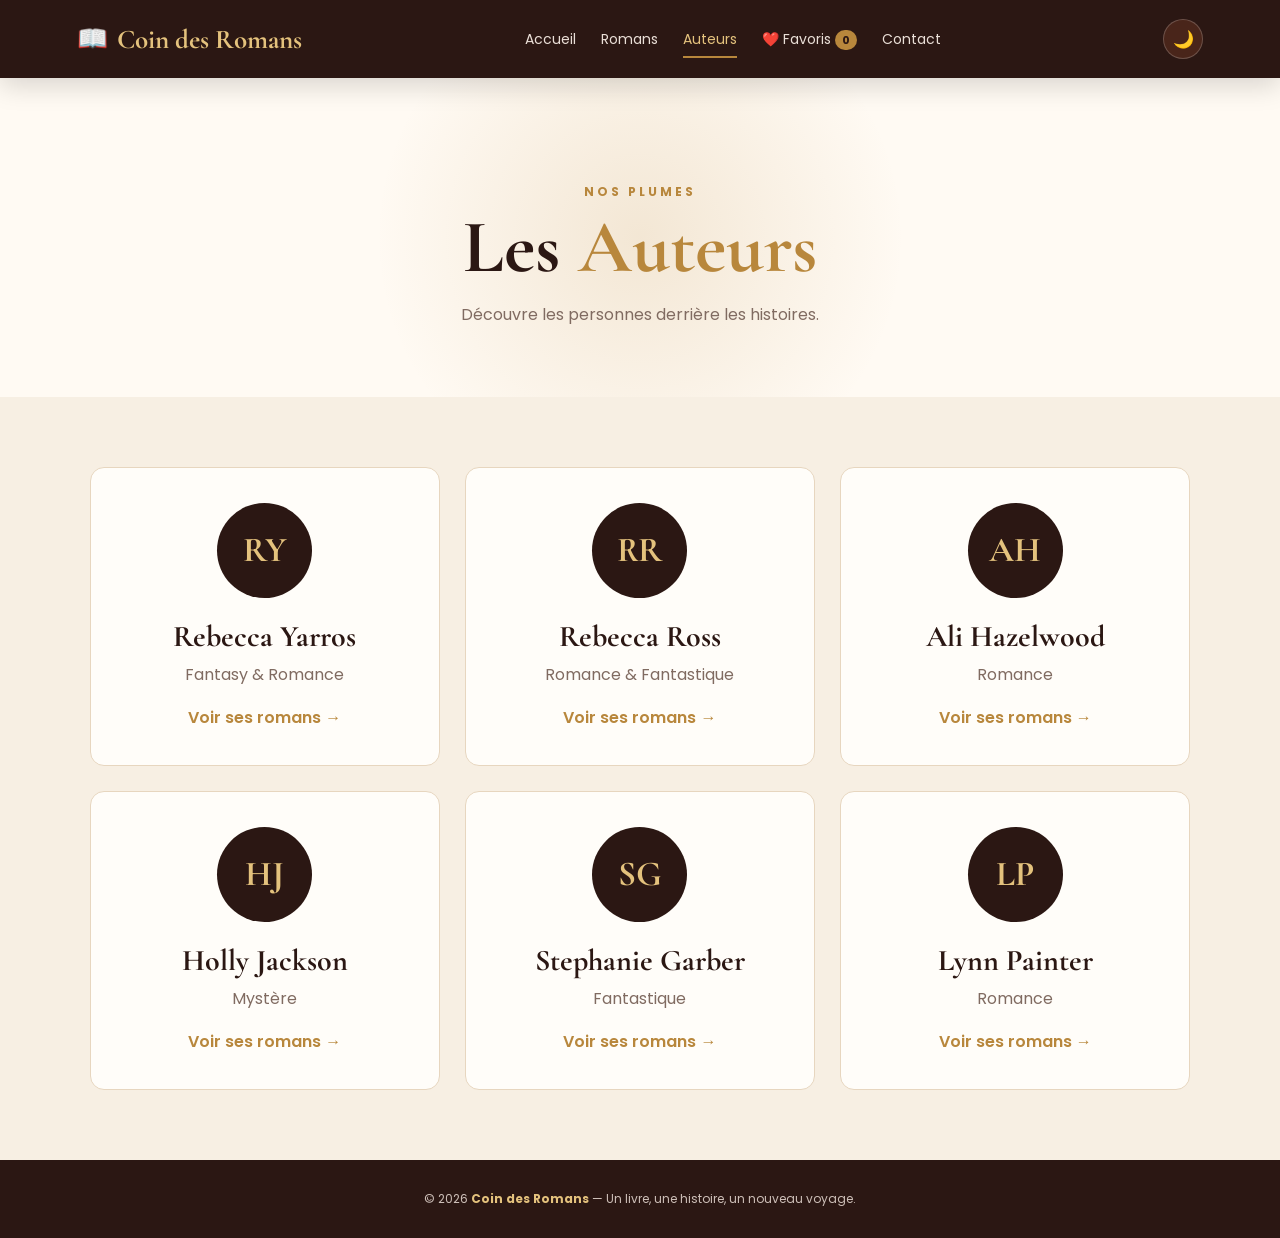
==== commit 5ba3a52a: "Mise a jour complete de script.js avec les images" ====
--- a/auteurs.html
+++ b/auteurs.html
@@ -1,212 +1,91 @@
 <!DOCTYPE html>
 <html lang="fr">
-
 <head>
-
     <meta charset="UTF-8">
-
     <meta name="viewport" content="width=device-width, initial-scale=1.0">
-
-    <title>Coin des Romans — Auteurs</title>
-
+    <title>Auteurs — Coin des Romans</title>
     <link rel="preconnect" href="https://fonts.googleapis.com">
-
     <link rel="preconnect" href="https://fonts.gstatic.com" crossorigin>
-
-    <link href="https://fonts.googleapis.com/css2?family=Cormorant+Garamond:wght@500;600;700&family=Poppins:wght@400;500;600;700&display=swap" rel="stylesheet">
-
+    <link href="https://fonts.googleapis.com/css2?family=Cormorant+Garamond:wght@500;600;700&family=Poppins:wght@300;400;500;600;700&display=swap" rel="stylesheet">
     <link rel="stylesheet" href="style.css">
-
 </head>
 
 <body>
 
 <header class="navbar">
-
-    <a href="index.html" class="logo">
-        📚 <span>Coin des Romans</span>
-    </a>
+    <a href="index.html" class="logo"><span>📖</span> Coin des Romans</a>
 
     <nav>
-
         <a href="index.html">Accueil</a>
-
         <a href="romans.html">Romans</a>
-
         <a href="auteurs.html" class="active">Auteurs</a>
-
-        <a href="favoris.html">
-            ❤️ Favoris
-            <span id="favoriteCount">0</span>
-        </a>
-
+        <a href="favoris.html">❤️ Favoris <span id="favoriteCount">0</span></a>
         <a href="contact.html">Contact</a>
-
-        <button id="themeButton">🌙</button>
-
     </nav>
 
+    <button id="themeButton" class="theme-btn">🌙</button>
 </header>
-
 
 <main>
 
 <section class="page-header">
-
-    <span class="gold-badge">✍️ Plumes à découvrir</span>
-
-    <h1>Nos Auteurs</h1>
-
-    <p>
-        Découvre les écrivains derrière tes prochaines histoires préférées.
-    </p>
-
+    <span class="eyebrow">NOS PLUMES</span>
+    <h1>Les <span>Auteurs</span></h1>
+    <p>Découvre les personnes derrière les histoires.</p>
 </section>
 
+<section class="authors">
 
-<section class="section">
+    <article class="author-card">
+        <div class="author-avatar">RY</div>
+        <h2>Rebecca Yarros</h2>
+        <p>Fantasy & Romance</p>
+        <a href="romans.html" class="small-link">Voir ses romans →</a>
+    </article>
 
-    <div class="author-grid">
+    <article class="author-card">
+        <div class="author-avatar">RR</div>
+        <h2>Rebecca Ross</h2>
+        <p>Romance & Fantastique</p>
+        <a href="romans.html" class="small-link">Voir ses romans →</a>
+    </article>
 
+    <article class="author-card">
+        <div class="author-avatar">AH</div>
+        <h2>Ali Hazelwood</h2>
+        <p>Romance</p>
+        <a href="romans.html" class="small-link">Voir ses romans →</a>
+    </article>
 
-        <article class="author-card">
+    <article class="author-card">
+        <div class="author-avatar">HJ</div>
+        <h2>Holly Jackson</h2>
+        <p>Mystère</p>
+        <a href="romans.html" class="small-link">Voir ses romans →</a>
+    </article>
 
-            <div class="author-avatar">T</div>
+    <article class="author-card">
+        <div class="author-avatar">SG</div>
+        <h2>Stephanie Garber</h2>
+        <p>Fantastique</p>
+        <a href="romans.html" class="small-link">Voir ses romans →</a>
+    </article>
 
-            <h2>Tomi Adeyemi</h2>
-
-            <span>Fantasy</span>
-
-            <p>
-                Autrice de la série Legacy of Orïsha,
-                connue pour ses univers fantastiques.
-            </p>
-
-            <a href="romans.html" class="outline-btn">
-                📚 Voir ses romans
-            </a>
-
-        </article>
-
-
-        <article class="author-card">
-
-            <div class="author-avatar">M</div>
-
-            <h2>Molly X. Chang</h2>
-
-            <span>Fantasy</span>
-
-            <p>
-                Autrice de romans mêlant fantasy,
-                magie, destin et romance.
-            </p>
-
-            <a href="romans.html" class="outline-btn">
-                📚 Voir ses romans
-            </a>
-
-        </article>
-
-
-        <article class="author-card">
-
-            <div class="author-avatar">L</div>
-
-            <h2>Lynn Painter</h2>
-
-            <span>Romance</span>
-
-            <p>
-                Autrice de romances contemporaines
-                pleines d'humour et d'émotions.
-            </p>
-
-            <a href="romans.html" class="outline-btn">
-                📚 Voir ses romans
-            </a>
-
-        </article>
-
-
-        <article class="author-card">
-
-            <div class="author-avatar">H</div>
-
-            <h2>Holly Jackson</h2>
-
-            <span>Mystère</span>
-
-            <p>
-                Autrice connue pour ses romans
-                policiers et ses intrigues pleines de mystères.
-            </p>
-
-            <a href="romans.html" class="outline-btn">
-                📚 Voir ses romans
-            </a>
-
-        </article>
-
-
-        <article class="author-card">
-
-            <div class="author-avatar">T</div>
-
-            <h2>Tracy Deonn</h2>
-
-            <span>Fantastique</span>
-
-            <p>
-                Autrice de Legendborn, une histoire
-                mêlant magie, légendes et aventure.
-            </p>
-
-            <a href="romans.html" class="outline-btn">
-                📚 Voir ses romans
-            </a>
-
-        </article>
-
-
-        <article class="author-card">
-
-            <div class="author-avatar">R</div>
-
-            <h2>Rachael Lippincott</h2>
-
-            <span>Drame</span>
-
-            <p>
-                Autrice de romances et de drames
-                destinés principalement aux jeunes lecteurs.
-            </p>
-
-            <a href="romans.html" class="outline-btn">
-                📚 Voir ses romans
-            </a>
-
-        </article>
-
-    </div>
+    <article class="author-card">
+        <div class="author-avatar">LP</div>
+        <h2>Lynn Painter</h2>
+        <p>Romance</p>
+        <a href="romans.html" class="small-link">Voir ses romans →</a>
+    </article>
 
 </section>
 
 </main>
 
-
 <footer>
-
-    <h3>📚 Coin des Romans</h3>
-
-    <p>Un livre, une histoire, un nouveau voyage.</p>
-
-    <p>© 2026 Coin des Romans — Créé avec ❤️</p>
-
+    <p>© 2026 <strong>Coin des Romans</strong> — Un livre, une histoire, un nouveau voyage.</p>
 </footer>
 
-
 <script src="script.js"></script>
-
 </body>
 </html>
--- a/style.css
+++ b/style.css
@@ -1,93 +1,46 @@
-/* =========================================
-   COIN DES ROMANS
-   THÈME CHOCOLAT & DORÉ
-========================================= */
-
 :root {
-
-    --bg: #f4e8d6;
-    --bg-light: #fffaf2;
-
-    --brown-dark: #24110b;
-    --brown: #3d1f15;
-    --brown-light: #653b28;
-
-    --gold: #c9973e;
-    --gold-light: #e8c779;
-    --gold-dark: #9b6b20;
-
-    --cream: #fff8eb;
-
-    --text: #321d15;
-    --muted: #786156;
-
-    --card: #fffaf2;
-
-    --border: #d8bd8f;
-
-    --shadow:
-        0 15px 40px rgba(57, 30, 17, 0.15);
-}
-
+    --cream: #f7efe3;
+    --cream-light: #fffaf3;
+    --cream-dark: #ead8c1;
+
+    --chocolate: #2b1713;
+    --chocolate-2: #49251a;
+    --chocolate-3: #633524;
+
+    --gold: #b8873c;
+    --gold-light: #e4c27d;
+    --gold-soft: #f2dfbb;
+
+    --text: #34221d;
+    --muted: #806b61;
+
+    --white: #fffdf9;
+    --line: #e7d6bf;
+
+    --shadow: 0 20px 50px rgba(65, 36, 22, 0.13);
+}
 
 * {
-    box-sizing: border-box;
     margin: 0;
     padding: 0;
-}
-
+    box-sizing: border-box;
+}
 
 html {
     scroll-behavior: smooth;
 }
 
-
 body {
-
     font-family: "Poppins", sans-serif;
-
-    background: var(--bg);
-
+    background: var(--cream);
     color: var(--text);
-
-    transition:
-        background 0.3s,
-        color 0.3s;
-}
-
-
-body.dark {
-
-    --bg: #130906;
-    --bg-light: #1d0e0a;
-
-    --brown-dark: #090403;
-    --brown: #3b1c12;
-    --brown-light: #6e4028;
-
-    --gold: #d7a84e;
-    --gold-light: #f0d58b;
-    --gold-dark: #b9822d;
-
-    --cream: #fff5df;
-
-    --text: #f7ead6;
-    --muted: #c7ad96;
-
-    --card: #26130d;
-
-    --border: #5b3b25;
-
-    --shadow:
-        0 20px 50px rgba(0, 0, 0, 0.45);
-}
-
+    min-height: 100vh;
+}
 
 a {
+    text-decoration: none;
     color: inherit;
-    text-decoration: none;
-}
-
+}
 
 button,
 input,
@@ -96,2112 +49,1004 @@
 }
 
 
-/* =========================================
+/* =========================
    NAVBAR
-========================================= */
+========================= */
 
 .navbar {
-
-    min-height: 76px;
-
-    padding: 12px 6%;
+    height: 78px;
+    background: var(--chocolate);
+    color: white;
 
     display: flex;
-
     align-items: center;
-
     justify-content: space-between;
 
+    padding: 0 6%;
+    position: sticky;
+    top: 0;
+    z-index: 1000;
+
+    box-shadow: 0 8px 25px rgba(0,0,0,.15);
+}
+
+.logo {
+    font-family: "Cormorant Garamond", serif;
+    font-size: 27px;
+    font-weight: 700;
+    color: var(--gold-light);
+
+    display: flex;
+    align-items: center;
+    gap: 9px;
+}
+
+.logo span {
+    font-size: 25px;
+}
+
+nav {
+    display: flex;
+    align-items: center;
     gap: 25px;
-
-    position: sticky;
-
-    top: 0;
-
-    z-index: 1000;
+}
+
+nav a {
+    font-size: 14px;
+    color: #eadfd7;
+    transition: .25s;
+    position: relative;
+}
+
+nav a:hover,
+nav a.active {
+    color: var(--gold-light);
+}
+
+nav a.active::after {
+    content: "";
+    position: absolute;
+    height: 2px;
+    background: var(--gold);
+    width: 100%;
+    left: 0;
+    bottom: -8px;
+}
+
+#favoriteCount {
+    background: var(--gold);
+    color: var(--chocolate);
+    border-radius: 50px;
+    padding: 2px 7px;
+    font-size: 11px;
+    font-weight: 700;
+}
+
+.theme-btn {
+    border: 1px solid rgba(255,255,255,.2);
+    background: var(--chocolate-2);
+    color: white;
+    width: 40px;
+    height: 40px;
+    border-radius: 50%;
+    cursor: pointer;
+    font-size: 17px;
+}
+
+
+/* =========================
+   HERO
+========================= */
+
+.hero {
+    min-height: 610px;
+    padding: 75px 8%;
+
+    display: flex;
+    align-items: center;
+    justify-content: space-between;
+    gap: 60px;
 
     background:
-        linear-gradient(
-            135deg,
-            #24100a,
-            #4a2418,
-            #28110b
-        );
-
+        radial-gradient(circle at 80% 40%, rgba(184,135,60,.20), transparent 30%),
+        linear-gradient(135deg, #fffaf3 0%, #f2dfc8 100%);
+}
+
+.hero-content {
+    max-width: 680px;
+}
+
+.eyebrow {
+    display: inline-block;
+    color: var(--gold);
+    font-size: 12px;
+    font-weight: 700;
+    letter-spacing: 3px;
+    margin-bottom: 13px;
+}
+
+.hero h1 {
+    font-family: "Cormorant Garamond", serif;
+    font-size: clamp(65px, 8vw, 110px);
+    line-height: .82;
+    color: var(--chocolate);
+    margin-bottom: 30px;
+}
+
+.hero h1 span,
+.page-header h1 span {
+    color: var(--gold);
+}
+
+.hero p {
+    max-width: 570px;
+    color: var(--muted);
+    line-height: 1.8;
+    font-size: 16px;
+}
+
+.hero-buttons {
+    display: flex;
+    gap: 15px;
+    margin-top: 35px;
+    flex-wrap: wrap;
+}
+
+.btn {
+    display: inline-flex;
+    align-items: center;
+    justify-content: center;
+    border: none;
+    cursor: pointer;
+    padding: 14px 25px;
+    border-radius: 8px;
+    font-weight: 600;
+    transition: .25s;
+}
+
+.btn:hover {
+    transform: translateY(-2px);
+}
+
+.btn-gold {
+    background: var(--chocolate);
+    color: var(--gold-light);
+    border: 1px solid var(--chocolate);
+}
+
+.btn-gold:hover {
+    background: var(--chocolate-2);
+}
+
+.btn-outline {
+    border: 1px solid var(--chocolate);
+    color: var(--chocolate);
+}
+
+.btn-outline:hover {
+    background: var(--chocolate);
+    color: var(--gold-light);
+}
+
+.hero-book {
+    width: 300px;
+    height: 435px;
+    flex-shrink: 0;
+
+    border-radius: 12px;
+    overflow: hidden;
+    background: var(--chocolate);
+    box-shadow: 25px 30px 60px rgba(43,23,19,.28);
+
+    position: relative;
+    transform: rotate(3deg);
+}
+
+.hero-book img {
+    width: 100%;
+    height: 100%;
+    object-fit: cover;
+    position: relative;
+    z-index: 2;
+}
+
+.book-glow {
+    position: absolute;
+    inset: -50px;
+    background: radial-gradient(circle, var(--gold), transparent 65%);
+    opacity: .3;
+}
+
+
+/* =========================
+   SECTIONS
+========================= */
+
+.section {
+    padding: 85px 7%;
+}
+
+.section-heading {
+    display: flex;
+    align-items: end;
+    justify-content: space-between;
+    margin-bottom: 35px;
+}
+
+.section-heading h2,
+.about h2 {
+    font-family: "Cormorant Garamond", serif;
+    color: var(--chocolate);
+    font-size: 48px;
+    line-height: 1;
+}
+
+.dark-section {
+    background: var(--chocolate);
+}
+
+.light-heading h2 {
+    color: var(--cream-light);
+}
+
+.small-link {
+    color: var(--gold);
+    font-weight: 600;
+}
+
+
+/* =========================
+   GENRES
+========================= */
+
+.genres {
+    display: grid;
+    grid-template-columns: repeat(6, 1fr);
+    gap: 15px;
+}
+
+.genre-card {
+    background: var(--white);
+    border: 1px solid var(--line);
+    padding: 25px 18px;
+    border-radius: 12px;
+    transition: .3s;
+}
+
+.genre-card:hover {
+    transform: translateY(-7px);
+    border-color: var(--gold);
+    box-shadow: var(--shadow);
+}
+
+.genre-card span {
+    font-size: 28px;
+}
+
+.genre-card h3 {
+    margin: 12px 0 6px;
+    color: var(--chocolate);
+}
+
+.genre-card p {
+    font-size: 12px;
+    color: var(--muted);
+    line-height: 1.5;
+}
+
+
+/* =========================
+   BOOKS
+========================= */
+
+.books-grid {
+    display: grid;
+    grid-template-columns: repeat(4, 1fr);
+    gap: 25px;
+}
+
+.home-books {
+    grid-template-columns: repeat(3, 1fr);
+}
+
+.book-card {
+    background: var(--white);
+    border: 1px solid var(--line);
+    border-radius: 12px;
+    overflow: hidden;
+    box-shadow: 0 8px 25px rgba(50,25,15,.07);
+    transition: .3s;
+}
+
+.book-card:hover {
+    transform: translateY(-8px);
+    box-shadow: var(--shadow);
+}
+
+.book-cover {
+    height: 390px;
+    background: var(--chocolate-2);
+    position: relative;
+    overflow: hidden;
+}
+
+.book-cover img {
+    width: 100%;
+    height: 100%;
+    display: block;
+    object-fit: cover;
+}
+
+.favorite-btn {
+    position: absolute;
+    top: 13px;
+    right: 13px;
+
+    width: 42px;
+    height: 42px;
+    border-radius: 50%;
+
+    border: 1px solid rgba(255,255,255,.4);
+    background: rgba(43,23,19,.88);
     color: white;
 
-    border-bottom:
-        2px solid var(--gold);
-
-    box-shadow:
-        0 5px 25px rgba(0,0,0,.3);
-}
-
-
-.logo {
-
-    font-family:
-        "Cormorant Garamond",
-        serif;
-
-    font-size: 29px;
-
+    font-size: 24px;
+    cursor: pointer;
+    z-index: 5;
+
+    transition: .2s;
+}
+
+.favorite-btn:hover,
+.favorite-btn.active {
+    background: var(--gold);
+    color: var(--chocolate);
+}
+
+.book-info {
+    padding: 20px;
+}
+
+.tag {
+    display: inline-block;
+    background: var(--gold-soft);
+    color: var(--chocolate-2);
+    padding: 5px 10px;
+    border-radius: 50px;
+    font-size: 10px;
     font-weight: 700;
-
+    text-transform: uppercase;
+}
+
+.book-info h3 {
+    font-family: "Cormorant Garamond", serif;
+    font-size: 26px;
+    color: var(--chocolate);
+    margin: 9px 0 2px;
+}
+
+.book-info p {
+    font-size: 13px;
+    color: var(--muted);
+}
+
+.read-more {
+    background: none;
+    border: none;
+    color: var(--gold);
+    font-weight: 700;
+    cursor: pointer;
+    padding: 12px 0 0;
+}
+
+.cover-fallback {
+    position: relative;
+    display: flex !important;
+    align-items: center;
+    justify-content: center;
+    padding: 25px;
+
+    background:
+        linear-gradient(145deg, var(--chocolate), var(--chocolate-3)),
+        var(--chocolate);
+}
+
+.cover-fallback::before {
+    content: "📖";
+    font-size: 55px;
+    position: absolute;
+    top: 35%;
+}
+
+.cover-fallback::after {
+    content: "Coin des Romans";
     color: var(--gold-light);
-
-    white-space: nowrap;
-}
-
-
-.navbar nav {
+    font-family: "Cormorant Garamond", serif;
+    font-size: 25px;
+    font-weight: 700;
+    position: absolute;
+    bottom: 25px;
+}
+
+
+/* =========================
+   STATS
+========================= */
+
+.stats {
+    padding: 60px 8%;
+    background: var(--gold);
+    display: grid;
+    grid-template-columns: repeat(4, 1fr);
+    text-align: center;
+}
+
+.stats strong {
+    display: block;
+    font-family: "Cormorant Garamond", serif;
+    font-size: 55px;
+    color: var(--chocolate);
+}
+
+.stats span {
+    font-size: 13px;
+    color: var(--chocolate);
+    font-weight: 600;
+}
+
+
+/* =========================
+   ABOUT
+========================= */
+
+.about {
+    padding: 90px 8%;
+    display: grid;
+    grid-template-columns: 1fr 1fr;
+    gap: 80px;
+    align-items: center;
+    background: var(--cream-light);
+}
+
+.about p {
+    color: var(--muted);
+    line-height: 2;
+}
+
+
+/* =========================
+   PAGE HEADER
+========================= */
+
+.page-header {
+    text-align: center;
+    padding: 100px 20px 70px;
+    background:
+        radial-gradient(circle at center, rgba(184,135,60,.17), transparent 40%),
+        var(--cream-light);
+}
+
+.page-header h1 {
+    font-family: "Cormorant Garamond", serif;
+    font-size: 75px;
+    color: var(--chocolate);
+    line-height: .9;
+    margin-bottom: 20px;
+}
+
+.page-header p {
+    color: var(--muted);
+}
+
+
+/* =========================
+   LIBRARY
+========================= */
+
+.library {
+    padding: 70px 7%;
+}
+
+.search-box {
+    max-width: 700px;
+    margin: 0 auto 25px;
+
+    background: white;
+    border: 1px solid var(--line);
+    border-radius: 50px;
+
+    padding: 14px 22px;
 
     display: flex;
-
     align-items: center;
-
+    gap: 10px;
+}
+
+.search-box input {
+    width: 100%;
+    border: none;
+    outline: none;
+    font-size: 14px;
+    background: transparent;
+}
+
+.filters {
+    display: flex;
     justify-content: center;
-
+    gap: 10px;
     flex-wrap: wrap;
-
-    gap: 5px;
-}
-
-
-.navbar nav a {
-
-    padding: 10px 13px;
-
-    border-radius: 10px;
-
-    font-size: 14px;
-
-    transition: .25s;
-}
-
-
-.navbar nav a:hover,
-.navbar nav a.active {
-
+    margin-bottom: 45px;
+}
+
+.filter-btn {
+    border: 1px solid var(--line);
+    background: var(--white);
+    color: var(--text);
+    padding: 9px 17px;
+    border-radius: 50px;
+    cursor: pointer;
+    transition: .2s;
+}
+
+.filter-btn:hover,
+.filter-btn.active {
+    background: var(--chocolate);
     color: var(--gold-light);
-
-    background:
-        rgba(218, 174, 87, .14);
-}
-
-
-#favoriteCount {
-
-    display: inline-flex;
-
+    border-color: var(--chocolate);
+}
+
+.no-results {
+    display: none;
+    text-align: center;
+    color: var(--muted);
+    padding: 50px;
+}
+
+
+/* =========================
+   AUTHORS
+========================= */
+
+.authors {
+    padding: 70px 7%;
+    display: grid;
+    grid-template-columns: repeat(3, 1fr);
+    gap: 25px;
+}
+
+.author-card {
+    background: var(--white);
+    border: 1px solid var(--line);
+    padding: 35px;
+    text-align: center;
+    border-radius: 14px;
+    transition: .3s;
+}
+
+.author-card:hover {
+    transform: translateY(-6px);
+    box-shadow: var(--shadow);
+}
+
+.author-avatar {
+    width: 95px;
+    height: 95px;
+    border-radius: 50%;
+    margin: 0 auto 20px;
+
+    display: flex;
     align-items: center;
-
     justify-content: center;
 
-    min-width: 20px;
-
-    height: 20px;
-
-    margin-left: 3px;
-
-    padding: 0 5px;
-
-    border-radius: 20px;
-
-    background: var(--gold);
-
-    color: var(--brown-dark);
-
-    font-size: 10px;
-
+    background: var(--chocolate);
+    color: var(--gold-light);
+
+    font-family: "Cormorant Garamond", serif;
+    font-size: 35px;
     font-weight: 700;
 }
 
-
-#themeButton {
-
-    width: 40px;
-
-    height: 40px;
-
-    border-radius: 50%;
-
-    border: 1px solid var(--gold);
-
-    background:
-        rgba(255,255,255,.08);
-
-    color: var(--gold-light);
-
-    cursor: pointer;
-
-    font-size: 18px;
-
-    transition: .25s;
-}
-
-
-#themeButton:hover {
-
-    background: var(--gold);
-
-    color: var(--brown-dark);
-
-    transform: rotate(15deg);
-}
-
-
-/* =========================================
-   HERO
-========================================= */
-
-.hero {
-
-    min-height: 620px;
-
-    padding: 80px 8%;
-
-    display: flex;
-
-    align-items: center;
-
-    justify-content: space-between;
-
-    gap: 60px;
-
-    background:
-
-        radial-gradient(
-            circle at 85% 20%,
-            rgba(201,151,62,.38),
-            transparent 30%
-        ),
-
-        radial-gradient(
-            circle at 10% 90%,
-            rgba(91,48,32,.18),
-            transparent 35%
-        ),
-
-        linear-gradient(
-            135deg,
-            var(--bg),
-            var(--bg-light)
-        );
-}
-
-
-.hero-content {
-
-    max-width: 650px;
-}
-
-
-.gold-badge {
-
-    display: inline-block;
-
-    padding: 8px 15px;
-
-    border-radius: 50px;
-
-    color: var(--gold-dark);
-
-    background:
-        rgba(201,151,62,.16);
-
-    border:
-        1px solid rgba(201,151,62,.4);
-
+.author-card h2 {
+    font-family: "Cormorant Garamond", serif;
+    color: var(--chocolate);
+    font-size: 30px;
+}
+
+.author-card p {
+    color: var(--muted);
+    margin: 7px 0 18px;
+}
+
+
+/* =========================
+   FAVORITES EMPTY
+========================= */
+
+.empty-favorites {
+    text-align: center;
+    padding: 80px 20px;
+}
+
+.empty-favorites div {
+    font-size: 70px;
+    color: var(--gold);
+}
+
+.empty-favorites h2 {
+    font-family: "Cormorant Garamond", serif;
+    font-size: 42px;
+    color: var(--chocolate);
+    margin-bottom: 10px;
+}
+
+.empty-favorites p {
+    color: var(--muted);
+    margin-bottom: 25px;
+}
+
+
+/* =========================
+   CONTACT
+========================= */
+
+.contact-section {
+    padding: 70px 7%;
+    display: grid;
+    grid-template-columns: .8fr 1.2fr;
+    gap: 45px;
+}
+
+.contact-info {
+    display: grid;
+    gap: 18px;
+}
+
+.contact-card {
+    background: var(--white);
+    border: 1px solid var(--line);
+    padding: 25px;
+    border-radius: 12px;
+}
+
+.contact-card span {
+    font-size: 28px;
+}
+
+.contact-card h3 {
+    margin: 8px 0;
+    color: var(--chocolate);
+}
+
+.contact-card p {
+    color: var(--muted);
     font-size: 13px;
-
+    line-height: 1.6;
+}
+
+.contact-form {
+    background: var(--white);
+    border: 1px solid var(--line);
+    padding: 35px;
+    border-radius: 14px;
+    box-shadow: var(--shadow);
+}
+
+.contact-form label {
+    display: block;
+    margin-bottom: 7px;
+    font-size: 13px;
     font-weight: 600;
-
-    margin-bottom: 18px;
-}
-
-
-.hero h1 {
-
-    font-family:
-        "Cormorant Garamond",
-        serif;
-
-    font-size:
-        clamp(60px, 8vw, 105px);
-
-    line-height: .9;
-
-    margin-bottom: 30px;
-}
-
-
-.hero h1 span {
-
-    display: block;
-
-    color: var(--brown-light);
-}
-
-
-body.dark .hero h1 span {
-
-    color: var(--gold-light);
-}
-
-
-.hero p {
-
-    max-width: 600px;
-
-    color: var(--muted);
-
-    font-size: 17px;
-
-    line-height: 1.9;
-
-    margin-bottom: 30px;
-}
-
-
-.hero-buttons,
-.book-actions,
-.modal-buttons {
-
-    display: flex;
-
-    gap: 12px;
-
-    flex-wrap: wrap;
-}
-
-
-/* =========================================
-   BOUTONS
-========================================= */
-
-.main-btn,
-.outline-btn {
-
-    display: inline-flex;
-
-    align-items: center;
-
-    justify-content: center;
-
-    padding: 13px 21px;
-
-    border-radius: 12px;
-
-    cursor: pointer;
-
-    font-weight: 600;
-
-    transition: .25s;
-}
-
-
-.main-btn {
-
-    border:
-        1px solid var(--gold-dark);
-
-    background:
-        linear-gradient(
-            135deg,
-            #4b2418,
-            #70422b
-        );
-
-    color: white;
-}
-
-
-.main-btn:hover {
-
-    transform: translateY(-3px);
-
-    box-shadow:
-        0 10px 25px
-        rgba(77, 42, 25, .3),
-
-        0 0 15px
-        rgba(201,151,62,.2);
-}
-
-
-.outline-btn {
-
-    background: transparent;
-
-    color: var(--brown-light);
-
-    border:
-        1px solid var(--gold);
-}
-
-
-body.dark .outline-btn {
-
-    color: var(--gold-light);
-}
-
-
-.outline-btn:hover {
-
-    background: var(--gold);
-
-    color: var(--brown-dark);
-}
-
-
-/* =========================================
-   HERO LIVRE
-========================================= */
-
-.hero-book {
-
-    width: 330px;
-
-    position: relative;
-
-    display: flex;
-
-    justify-content: center;
-}
-
-
-.hero-glow {
-
-    position: absolute;
-
-    width: 300px;
-
-    height: 300px;
-
-    border-radius: 50%;
-
-    background:
-        rgba(201,151,62,.2);
-
-    filter: blur(40px);
-}
-
-
-.hero-cover {
-
-    position: relative;
-
-    width: 255px;
-
-    height: 390px;
-
-    overflow: hidden;
-
-    border-radius:
-        8px 18px 18px 8px;
-
-    border:
-        3px solid var(--gold);
-
-    transform: rotate(4deg);
-
-    box-shadow:
-        25px 30px 50px
-        rgba(44,22,14,.35),
-
-        0 0 25px
-        rgba(201,151,62,.25);
-
-    transition: .4s;
-}
-
-
-.hero-cover:hover {
-
-    transform:
-        rotate(0deg)
-        scale(1.04);
-}
-
-
-.hero-cover img {
-
-    width: 100%;
-
-    height: 100%;
-
-    object-fit: cover;
-}
-
-
-/* =========================================
-   SECTIONS
-========================================= */
-
-.section {
-
-    padding: 90px 7%;
-
-    background:
-        linear-gradient(
-            180deg,
-            var(--bg),
-            var(--bg-light)
-        );
-}
-
-
-.section-alt {
-
-    background:
-        var(--bg-light);
-}
-
-
-.section-title {
-
-    text-align: center;
-
-    margin-bottom: 45px;
-}
-
-
-.section-title span {
-
-    color: var(--gold-dark);
-
-    font-size: 13px;
-
-    font-weight: 700;
-
-    text-transform: uppercase;
-
-    letter-spacing: 1px;
-}
-
-
-body.dark .section-title span {
-
-    color: var(--gold-light);
-}
-
-
-.section-title h2 {
-
-    margin-top: 5px;
-
-    font-family:
-        "Cormorant Garamond",
-        serif;
-
-    font-size: 50px;
-
-    color: var(--brown);
-}
-
-
-body.dark .section-title h2 {
-
-    color: var(--gold-light);
-}
-
-
-/* =========================================
-   FEATURED
-========================================= */
-
-.featured-book {
-
-    max-width: 1000px;
-
-    margin: auto;
-
-    display: grid;
-
-    grid-template-columns:
-        280px 1fr;
-
-    gap: 45px;
-
-    padding: 40px;
-
-    position: relative;
-
-    overflow: hidden;
-
-    background:
-        linear-gradient(
-            145deg,
-            var(--card),
-            var(--bg-light)
-        );
-
-    border:
-        1px solid var(--gold);
-
-    border-radius: 25px;
-
-    box-shadow: var(--shadow);
-}
-
-
-.featured-book::before {
-
-    content: "";
-
-    position: absolute;
-
-    top: 0;
-
-    left: 0;
-
-    width: 100%;
-
-    height: 4px;
-
-    background:
-        linear-gradient(
-            90deg,
-            transparent,
-            var(--gold),
-            transparent
-        );
-}
-
-
-.featured-cover {
-
-    height: 390px;
-
-    overflow: hidden;
-
-    border-radius: 12px;
-
-    border:
-        2px solid var(--gold);
-}
-
-
-.featured-cover img {
-
-    width: 100%;
-
-    height: 100%;
-
-    object-fit: cover;
-}
-
-
-.featured-info {
-
-    display: flex;
-
-    flex-direction: column;
-
-    justify-content: center;
-}
-
-
-.featured-info h2 {
-
-    margin-top: 15px;
-
-    font-family:
-        "Cormorant Garamond",
-        serif;
-
-    font-size: 50px;
-
-    color: var(--brown);
-}
-
-
-body.dark .featured-info h2 {
-
-    color: var(--gold-light);
-}
-
-
-.featured-info h3 {
-
-    margin-bottom: 20px;
-
-    color: var(--gold-dark);
-}
-
-
-.featured-info p {
-
-    margin-bottom: 25px;
-
-    color: var(--muted);
-
-    line-height: 1.9;
-}
-
-
-/* =========================================
-   TAGS
-========================================= */
-
-.tag {
-
-    display: inline-block;
-
-    width: fit-content;
-
-    padding: 6px 11px;
-
-    border-radius: 30px;
-
-    font-size: 11px;
-
-    font-weight: 700;
-}
-
-
-.romance {
-
-    background: #f1d5d9;
-
-    color: #713845;
-}
-
-
-.fantasy {
-
-    background: #e8dcb9;
-
-    color: #684d1f;
-}
-
-
-.fantastic {
-
-    background: #d8e7df;
-
-    color: #315d50;
-}
-
-
-.mystery {
-
-    background: #e7dac7;
-
-    color: #684a31;
-}
-
-
-.drama {
-
-    background: #ead6d8;
-
-    color: #713c45;
-}
-
-
-.dark-romance {
-
-    background: #382019;
-
-    color: var(--gold-light);
-}
-
-
-/* =========================================
-   GENRES
-========================================= */
-
-.genre-grid {
-
-    max-width: 1150px;
-
-    margin: auto;
-
-    display: grid;
-
-    grid-template-columns:
-        repeat(3, 1fr);
-
-    gap: 20px;
-}
-
-
-.genre-card {
-
-    position: relative;
-
-    overflow: hidden;
-
-    padding: 30px;
-
-    border-radius: 20px;
-
-    background:
-        linear-gradient(
-            145deg,
-            var(--card),
-            var(--bg-light)
-        );
-
-    border:
-        1px solid var(--border);
-
-    box-shadow: var(--shadow);
-
-    transition: .3s;
-}
-
-
-.genre-card::after {
-
-    content: "";
-
-    position: absolute;
-
-    bottom: 0;
-
-    left: 0;
-
-    width: 100%;
-
-    height: 3px;
-
-    background: var(--gold);
-
-    transform: scaleX(0);
-
-    transition: .3s;
-}
-
-
-.genre-card:hover {
-
-    transform:
-        translateY(-7px);
-
-    border-color:
-        var(--gold);
-
-    box-shadow:
-        var(--shadow),
-        0 0 20px
-        rgba(201,151,62,.18);
-}
-
-
-.genre-card:hover::after {
-
-    transform: scaleX(1);
-}
-
-
-.genre-icon {
-
-    font-size: 35px;
-}
-
-
-.genre-card h3 {
-
-    margin: 15px 0 7px;
-
-    font-family:
-        "Cormorant Garamond",
-        serif;
-
-    font-size: 29px;
-
-    color: var(--brown);
-}
-
-
-body.dark .genre-card h3 {
-
-    color: var(--gold-light);
-}
-
-
-.genre-card p {
-
-    color: var(--muted);
-
-    font-size: 13px;
-
-    line-height: 1.7;
-}
-
-
-/* =========================================
-   LIVRES
-========================================= */
-
-.book-grid {
-
-    max-width: 1200px;
-
-    margin: auto;
-
-    display: grid;
-
-    grid-template-columns:
-        repeat(3, 1fr);
-
-    gap: 25px;
-}
-
-
-.roman-card {
-
-    overflow: hidden;
-
-    background:
-        linear-gradient(
-            145deg,
-            var(--card),
-            var(--bg-light)
-        );
-
-    border:
-        1px solid var(--border);
-
-    border-radius: 18px;
-
-    box-shadow: var(--shadow);
-
-    transition: .3s;
-}
-
-
-.roman-card:hover {
-
-    transform:
-        translateY(-8px);
-
-    border-color:
-        var(--gold);
-
-    box-shadow:
-        var(--shadow),
-        0 0 20px
-        rgba(201,151,62,.18);
-}
-
-
-.book-cover {
-
-    height: 350px;
-
-    overflow: hidden;
-
-    background:
-        #3b2117;
-
-    border-bottom:
-        2px solid var(--gold);
-}
-
-
-.book-cover img {
-
-    width: 100%;
-
-    height: 100%;
-
-    display: block;
-
-    object-fit: cover;
-
-    transition: .4s;
-}
-
-
-.roman-card:hover
-.book-cover img {
-
-    transform: scale(1.04);
-}
-
-
-.roman-info {
-
-    padding: 20px;
-}
-
-
-.roman-info h3 {
-
-    margin:
-        12px 0 3px;
-
-    font-family:
-        "Cormorant Garamond",
-        serif;
-
-    font-size: 27px;
-
-    color: var(--brown);
-}
-
-
-body.dark .roman-info h3 {
-
-    color: var(--gold-light);
-}
-
-
-.author {
-
-    color: var(--muted);
-
-    font-size: 13px;
-
-    margin-bottom: 17px;
-}
-
-
-/* =========================================
-   BOUTONS LIVRES
-========================================= */
-
-.card-buttons {
-
-    display: flex;
-
-    flex-wrap: wrap;
-
-    gap: 8px;
-}
-
-
-.favorite-btn,
-.details-btn {
-
-    padding: 9px 11px;
-
-    border-radius: 9px;
-
-    border: none;
-
-    cursor: pointer;
-
-    font-size: 11px;
-
-    font-weight: 600;
-
-    transition: .2s;
-}
-
-
-.favorite-btn {
-
-    background: #eadbc7;
-
-    color: #633b25;
-
-    border:
-        1px solid #caa76a;
-}
-
-
-.favorite-btn.active {
-
-    background: var(--gold);
-
-    color: var(--brown-dark);
-}
-
-
-.details-btn {
-
-    background:
-        var(--brown-light);
-
-    color: white;
-
-    border:
-        1px solid var(--gold-dark);
-}
-
-
-.favorite-btn:hover,
-.details-btn:hover {
-
-    transform:
-        translateY(-2px);
-}
-
-
-/* =========================================
-   PAGE HEADER
-========================================= */
-
-.page-header {
-
-    padding: 90px 7%;
-
-    text-align: center;
-
-    background:
-
-        radial-gradient(
-            circle at 50% 0%,
-            rgba(201,151,62,.3),
-            transparent 45%
-        ),
-
-        var(--bg);
-}
-
-
-.page-header h1 {
-
-    margin: 15px 0;
-
-    font-family:
-        "Cormorant Garamond",
-        serif;
-
-    font-size: 70px;
-
-    color: var(--brown);
-}
-
-
-body.dark .page-header h1 {
-
-    color: var(--gold-light);
-}
-
-
-.page-header p {
-
-    color: var(--muted);
-}
-
-
-/* =========================================
-   BIBLIOTHÈQUE
-========================================= */
-
-.library {
-
-    padding: 60px 7%;
-}
-
-
-.search-box {
-
-    max-width: 700px;
-
-    margin:
-        0 auto 30px;
-
-    display: flex;
-
-    align-items: center;
-
-    gap: 12px;
-
-    padding: 14px 18px;
-
-    background: var(--card);
-
-    border:
-        1px solid var(--gold);
-
-    border-radius: 14px;
-
-    box-shadow:
-        0 5px 20px
-        rgba(63,35,20,.08);
-}
-
-
-.search-box input {
-
-    width: 100%;
-
-    border: none;
-
-    outline: none;
-
-    background: transparent;
-
-    color: var(--text);
-
-    font-size: 14px;
-}
-
-
-.filters {
-
-    max-width: 1000px;
-
-    margin:
-        0 auto 45px;
-
-    display: flex;
-
-    justify-content: center;
-
-    flex-wrap: wrap;
-
-    gap: 9px;
-}
-
-
-.filter-btn {
-
-    padding: 10px 15px;
-
-    border:
-        1px solid var(--border);
-
-    border-radius: 30px;
-
-    background: var(--card);
-
-    color: var(--text);
-
-    cursor: pointer;
-
-    transition: .2s;
-}
-
-
-.filter-btn.active,
-.filter-btn:hover {
-
-    background:
-        var(--brown-light);
-
-    border-color:
-        var(--gold);
-
-    color:
-        var(--gold-light);
-}
-
-
-.no-results,
-.empty-state {
-
-    text-align: center;
-
-    padding: 60px 20px;
-
-    color: var(--muted);
-}
-
-
-.no-results div,
-.empty-state div {
-
-    font-size: 55px;
-
-    margin-bottom: 15px;
-}
-
-
-.empty-state h2 {
-
-    margin-bottom: 10px;
-
-    font-family:
-        "Cormorant Garamond",
-        serif;
-
-    font-size: 35px;
-
-    color: var(--brown);
-}
-
-
-body.dark .empty-state h2 {
-
-    color: var(--gold-light);
-}
-
-
-/* =========================================
-   AUTEURS
-========================================= */
-
-.author-grid {
-
-    max-width: 1100px;
-
-    margin: auto;
-
-    display: grid;
-
-    grid-template-columns:
-        repeat(3, 1fr);
-
-    gap: 25px;
-}
-
-
-.author-card {
-
-    text-align: center;
-
-    padding: 30px 25px;
-
-    border-radius: 20px;
-
-    background:
-        linear-gradient(
-            145deg,
-            var(--card),
-            var(--bg-light)
-        );
-
-    border:
-        1px solid var(--border);
-
-    box-shadow: var(--shadow);
-
-    transition: .3s;
-}
-
-
-.author-card:hover {
-
-    transform:
-        translateY(-7px);
-
-    border-color:
-        var(--gold);
-}
-
-
-.author-avatar {
-
-    width: 80px;
-
-    height: 80px;
-
-    margin: 0 auto 18px;
-
-    display: flex;
-
-    align-items: center;
-
-    justify-content: center;
-
-    border-radius: 50%;
-
-    background:
-        linear-gradient(
-            135deg,
-            var(--brown),
-            var(--brown-light)
-        );
-
-    color: var(--gold-light);
-
-    font-family:
-        "Cormorant Garamond",
-        serif;
-
-    font-size: 38px;
-
-    border:
-        2px solid var(--gold);
-}
-
-
-.author-card h2 {
-
-    font-family:
-        "Cormorant Garamond",
-        serif;
-
-    font-size: 30px;
-
-    color: var(--brown);
-}
-
-
-body.dark .author-card h2 {
-
-    color: var(--gold-light);
-}
-
-
-.author-card > span {
-
-    display: block;
-
-    margin: 5px 0 12px;
-
-    color: var(--gold-dark);
-
-    font-size: 13px;
-
-    font-weight: 600;
-}
-
-
-.author-card p {
-
-    color: var(--muted);
-
-    font-size: 13px;
-
-    line-height: 1.7;
-
-    margin-bottom: 20px;
-}
-
-
-/* =========================================
-   CONTACT
-========================================= */
-
-.contact-section {
-
-    max-width: 1100px;
-
-    margin: auto;
-
-    padding: 80px 7%;
-
-    display: grid;
-
-    grid-template-columns:
-        1fr 1fr;
-
-    gap: 60px;
-}
-
-
-.contact-info h2 {
-
-    margin:
-        15px 0;
-
-    font-family:
-        "Cormorant Garamond",
-        serif;
-
-    font-size: 48px;
-
-    color: var(--brown);
-}
-
-
-body.dark .contact-info h2 {
-
-    color: var(--gold-light);
-}
-
-
-.contact-info > p {
-
-    color: var(--muted);
-
-    line-height: 1.9;
-
-    margin-bottom: 30px;
-}
-
-
-.contact-details {
-
-    display: grid;
-
-    gap: 15px;
-}
-
-
-.contact-details div {
-
-    display: grid;
-
-    grid-template-columns:
-        40px 1fr;
-
-    gap: 3px 10px;
-
-    padding: 15px;
-
-    border-radius: 12px;
-
-    background: var(--card);
-
-    border:
-        1px solid var(--border);
-}
-
-
-.contact-details div:first-letter {
-
-    color: var(--gold);
-}
-
-
-.contact-details strong {
-
-    color: var(--brown);
-}
-
-
-body.dark .contact-details strong {
-
-    color: var(--gold-light);
-}
-
-
-.contact-details span {
-
-    color: var(--muted);
-
-    font-size: 12px;
-}
-
-
-.contact-form {
-
-    padding: 30px;
-
-    border-radius: 20px;
-
-    background: var(--card);
-
-    border:
-        1px solid var(--gold);
-
-    box-shadow: var(--shadow);
-
-    display: flex;
-
-    flex-direction: column;
-
-    gap: 9px;
-}
-
-
-.contact-form label {
-
-    margin-top: 5px;
-
-    color: var(--brown);
-
-    font-size: 13px;
-
-    font-weight: 600;
-}
-
-
-body.dark .contact-form label {
-
-    color: var(--gold-light);
-}
-
+    color: var(--chocolate);
+}
 
 .contact-form input,
 .contact-form textarea {
-
     width: 100%;
-
+    border: 1px solid var(--line);
+    background: var(--cream-light);
     padding: 13px;
-
-    border-radius: 10px;
-
-    border:
-        1px solid var(--border);
-
+    border-radius: 7px;
     outline: none;
-
-    background: var(--bg-light);
-
-    color: var(--text);
-
-    resize: vertical;
-}
-
+    margin-bottom: 20px;
+}
 
 .contact-form input:focus,
 .contact-form textarea:focus {
-
-    border-color:
-        var(--gold);
-
-    box-shadow:
-        0 0 0 3px
-        rgba(201,151,62,.12);
-}
-
-
-.contact-form .main-btn {
-
-    margin-top: 10px;
-}
-
-
-/* =========================================
-   STATS
-========================================= */
-
-.stats-section {
-
-    padding: 60px 8%;
+    border-color: var(--gold);
+}
+
+#contactMessage {
+    margin-top: 15px;
+    color: var(--gold);
+    font-weight: 600;
+}
+
+
+/* =========================
+   MODAL
+========================= */
+
+.modal {
+    display: none;
+    position: fixed;
+    inset: 0;
+    background: rgba(25,12,9,.75);
+    z-index: 3000;
+
+    align-items: center;
+    justify-content: center;
+
+    padding: 25px;
+}
+
+.modal.show {
+    display: flex;
+}
+
+.modal-content {
+    max-width: 800px;
+    width: 100%;
+    background: var(--cream-light);
+    border-radius: 15px;
+    overflow: hidden;
 
     display: grid;
-
-    grid-template-columns:
-        repeat(4, 1fr);
-
-    gap: 20px;
-
+    grid-template-columns: 280px 1fr;
+
+    position: relative;
+    box-shadow: 0 30px 80px rgba(0,0,0,.35);
+}
+
+.modal-content > img {
+    width: 100%;
+    height: 430px;
+    object-fit: cover;
+    background: var(--chocolate);
+}
+
+.modal-text {
+    padding: 45px 35px;
+}
+
+.modal-text h2 {
+    font-family: "Cormorant Garamond", serif;
+    font-size: 45px;
+    color: var(--chocolate);
+    margin-top: 15px;
+}
+
+.modal-text h4 {
+    color: var(--gold);
+    margin-bottom: 25px;
+}
+
+.modal-text p {
+    color: var(--muted);
+    line-height: 1.8;
+    margin-bottom: 30px;
+}
+
+.modal-close {
+    position: absolute;
+    right: 15px;
+    top: 12px;
+
+    border: none;
+    background: var(--chocolate);
+    color: white;
+
+    width: 35px;
+    height: 35px;
+    border-radius: 50%;
+
+    cursor: pointer;
+    font-size: 22px;
+    z-index: 5;
+}
+
+
+/* =========================
+   FOOTER
+========================= */
+
+footer {
+    padding: 30px;
     text-align: center;
-
+    background: var(--chocolate);
+    color: #cdbfb8;
+    font-size: 12px;
+}
+
+footer strong {
+    color: var(--gold-light);
+}
+
+
+/* =========================
+   DARK MODE
+========================= */
+
+body.dark {
+    --cream: #17100e;
+    --cream-light: #211512;
+    --cream-dark: #352019;
+    --white: #281a16;
+
+    --text: #eee1d5;
+    --muted: #b7a59b;
+    --line: #4b3025;
+
+    background: #17100e;
+}
+
+body.dark .hero {
+    background:
+        radial-gradient(circle at 80% 40%, rgba(184,135,60,.18), transparent 30%),
+        #211512;
+}
+
+body.dark .hero h1,
+body.dark .section-heading h2,
+body.dark .about h2,
+body.dark .page-header h1,
+body.dark .book-info h3,
+body.dark .author-card h2,
+body.dark .empty-favorites h2 {
+    color: var(--gold-light);
+}
+
+body.dark .genre-card,
+body.dark .book-card,
+body.dark .author-card,
+body.dark .contact-card,
+body.dark .contact-form,
+body.dark .search-box {
+    background: #281a16;
+    border-color: #4b3025;
+}
+
+body.dark .genre-card h3,
+body.dark .book-info h3 {
+    color: var(--gold-light);
+}
+
+body.dark .page-header {
+    background: #211512;
+}
+
+body.dark .search-box input,
+body.dark .contact-form input,
+body.dark .contact-form textarea {
     color: white;
-
-    background:
-        linear-gradient(
-            135deg,
-            #21100b,
-            #4b2519,
-            #25110c
-        );
-
-    border-top:
-        2px solid var(--gold);
-
-    border-bottom:
-        2px solid var(--gold);
-}
-
-
-.stats-section strong {
-
-    display: block;
-
-    font-family:
-        "Cormorant Garamond",
-        serif;
-
-    font-size: 50px;
-
+    background: #17100e;
+}
+
+body.dark .filter-btn {
+    background: #281a16;
     color: var(--gold-light);
 }
 
 
-.stats-section span {
-
-    font-size: 13px;
-
-    color: #ead8bd;
-}
-
-
-/* =========================================
-   ABOUT
-========================================= */
-
-.about-section {
-
-    padding: 100px 8%;
-
-    text-align: center;
-
-    background:
-
-        radial-gradient(
-            circle,
-            rgba(201,151,62,.13),
-            transparent 50%
-        ),
-
-        var(--bg);
-}
-
-
-.about-section h2 {
-
-    margin:
-        15px auto;
-
-    font-family:
-        "Cormorant Garamond",
-        serif;
-
-    font-size: 50px;
-
-    color: var(--brown);
-}
-
-
-body.dark .about-section h2 {
-
-    color: var(--gold-light);
-}
-
-
-.about-section p {
-
-    max-width: 800px;
-
-    margin: 10px auto;
-
-    color: var(--muted);
-
-    line-height: 1.9;
-}
-
-
-/* =========================================
-   MODAL
-========================================= */
-
-.modal {
-
-    position: fixed;
-
-    inset: 0;
-
-    z-index: 2000;
-
-    display: none;
-
-    align-items: center;
-
-    justify-content: center;
-
-    padding: 20px;
-
-    background:
-        rgba(20, 9, 6, .84);
-}
-
-
-.modal.show {
-
-    display: flex;
-}
-
-
-.modal-content {
-
-    position: relative;
-
-    width:
-        min(850px, 100%);
-
-    max-height: 90vh;
-
-    overflow-y: auto;
-
-    padding: 35px;
-
-    border-radius: 25px;
-
-    background:
-        linear-gradient(
-            145deg,
-            var(--card),
-            var(--bg-light)
-        );
-
-    border:
-        1px solid var(--gold);
-
-    box-shadow:
-        0 30px 80px
-        rgba(0,0,0,.5);
-}
-
-
-.close-modal {
-
-    position: absolute;
-
-    top: 12px;
-
-    right: 18px;
-
-    border: none;
-
-    background: transparent;
-
-    color: var(--gold-dark);
-
-    font-size: 32px;
-
-    cursor: pointer;
-}
-
-
-.modal-book {
-
-    display: grid;
-
-    grid-template-columns:
-        230px 1fr;
-
-    align-items: center;
-
-    gap: 35px;
-}
-
-
-.modal-book img {
-
-    width: 230px;
-
-    height: 340px;
-
-    object-fit: cover;
-
-    border-radius: 8px;
-
-    border:
-        2px solid var(--gold);
-}
-
-
-.modal-book h2 {
-
-    margin:
-        12px 0 0;
-
-    font-family:
-        "Cormorant Garamond",
-        serif;
-
-    font-size: 43px;
-
-    color: var(--brown);
-}
-
-
-body.dark .modal-book h2 {
-
-    color: var(--gold-light);
-}
-
-
-.modal-book h3 {
-
-    margin-bottom: 18px;
-
-    color: var(--gold-dark);
-}
-
-
-.modal-book p {
-
-    margin-bottom: 25px;
-
-    color: var(--muted);
-
-    line-height: 1.8;
-}
-
-
-/* =========================================
-   FOOTER
-========================================= */
-
-footer {
-
-    padding: 45px 20px;
-
-    text-align: center;
-
-    color: white;
-
-    background:
-        linear-gradient(
-            135deg,
-            #21100b,
-            #4b2519,
-            #25110c
-        );
-
-    border-top:
-        2px solid var(--gold);
-}
-
-
-footer h3 {
-
-    font-family:
-        "Cormorant Garamond",
-        serif;
-
-    font-size: 30px;
-
-    color: var(--gold-light);
-}
-
-
-footer p {
-
-    margin-top: 8px;
-
-    color: #cdbfb7;
-
-    font-size: 12px;
-}
-
-
-/* =========================================
-   ANIMATIONS
-========================================= */
-
-.roman-card,
-.genre-card,
-.featured-book,
-.author-card {
-
-    opacity: 0;
-
-    transform:
-        translateY(20px);
-
-    transition:
-        opacity .5s ease,
-        transform .5s ease;
-}
-
-
-.roman-card.visible,
-.genre-card.visible,
-.featured-book.visible,
-.author-card.visible {
-
-    opacity: 1;
-
-    transform:
-        translateY(0);
-}
-
-
-/* =========================================
+/* =========================
    RESPONSIVE
-========================================= */
-
-@media (max-width: 950px) {
+========================= */
+
+@media (max-width: 1050px) {
+
+    nav {
+        gap: 13px;
+    }
+
+    nav a {
+        font-size: 12px;
+    }
+
+    .genres {
+        grid-template-columns: repeat(3, 1fr);
+    }
+
+    .books-grid,
+    .home-books {
+        grid-template-columns: repeat(2, 1fr);
+    }
+
+    .authors {
+        grid-template-columns: repeat(2, 1fr);
+    }
+}
+
+@media (max-width: 750px) {
 
     .navbar {
-
+        height: auto;
+        padding: 15px 5%;
+        flex-wrap: wrap;
+        gap: 15px;
+    }
+
+    nav {
+        order: 3;
+        width: 100%;
+        justify-content: center;
+        flex-wrap: wrap;
+    }
+
+    .hero {
         flex-direction: column;
-
-        padding: 15px 5%;
-
-    }
-
-
-    .hero {
-
+        text-align: center;
+        padding: 65px 6%;
+    }
+
+    .hero p {
+        margin: auto;
+    }
+
+    .hero-buttons {
+        justify-content: center;
+    }
+
+    .hero-book {
+        width: 240px;
+        height: 350px;
+    }
+
+    .section-heading {
+        align-items: start;
+        gap: 15px;
         flex-direction: column;
-
-        text-align: center;
-
-    }
-
-
-    .hero p {
-
-        margin-left: auto;
-
-        margin-right: auto;
-
-    }
-
-
-    .hero-buttons {
-
-        justify-content: center;
-
-    }
-
-
-    .featured-book {
-
+    }
+
+    .genres,
+    .books-grid,
+    .home-books,
+    .authors {
+        grid-template-columns: 1fr 1fr;
+    }
+
+    .stats {
+        grid-template-columns: repeat(2, 1fr);
+        gap: 25px;
+    }
+
+    .about,
+    .contact-section {
         grid-template-columns: 1fr;
-
-    }
-
-
-    .featured-cover {
-
-        width: 250px;
-
-        margin: auto;
-
-    }
-
-
-    .featured-info {
-
-        align-items: center;
-
-        text-align: center;
-
-    }
-
-
-    .genre-grid,
-    .book-grid,
-    .author-grid {
-
-        grid-template-columns:
-            repeat(2, 1fr);
-
-    }
-
-
-    .contact-section {
-
+    }
+
+    .modal-content {
         grid-template-columns: 1fr;
-
-    }
-
-}
-
-
-@media (max-width: 600px) {
+        max-height: 90vh;
+        overflow-y: auto;
+    }
+
+    .modal-content > img {
+        height: 300px;
+    }
+}
+
+@media (max-width: 500px) {
 
     .logo {
-
-        font-size: 25px;
-
-    }
-
-
-    .navbar nav a {
-
-        font-size: 12px;
-
-        padding:
-            8px 7px;
-
-    }
-
-
-    .hero {
-
-        padding:
-            60px 6%;
-    }
-
-
-    .hero h1 {
-
-        font-size: 65px;
-
-    }
-
-
-    .hero-book {
-
-        width: 100%;
-
-    }
-
-
-    .hero-cover {
-
-        width: 220px;
-
-        height: 340px;
-
-    }
-
-
-    .section {
-
-        padding:
-            65px 5%;
-    }
-
-
-    .section-title h2 {
-
-        font-size: 42px;
-
-    }
-
-
-    .genre-grid,
-    .book-grid,
-    .author-grid {
-
+        font-size: 22px;
+    }
+
+    .genres,
+    .books-grid,
+    .home-books,
+    .authors {
         grid-template-columns: 1fr;
-
-    }
-
-
-    .featured-book {
-
-        padding: 25px;
-
-    }
-
-
-    .featured-info h2 {
-
+    }
+
+    .page-header h1 {
+        font-size: 55px;
+    }
+
+    .section-heading h2,
+    .about h2 {
         font-size: 40px;
-
-    }
-
-
-    .stats-section {
-
-        grid-template-columns:
-            1fr 1fr;
-
-    }
-
-
-    .modal-book {
-
-        grid-template-columns: 1fr;
-
-        text-align: center;
-
-    }
-
-
-    .modal-book img {
-
-        margin: auto;
-
-    }
-
-
-    .modal-buttons {
-
-        justify-content: center;
-
-    }
-
-
-    .page-header h1 {
-
-        font-size: 55px;
-
-    }
-
-
-    .contact-section {
-
-        padding:
-            60px 5%;
-    }
-
-
-    .contact-info h2 {
-
-        font-size: 40px;
-
-    }
-
+    }
+
+    .book-cover {
+        height: 420px;
+    }
 }
